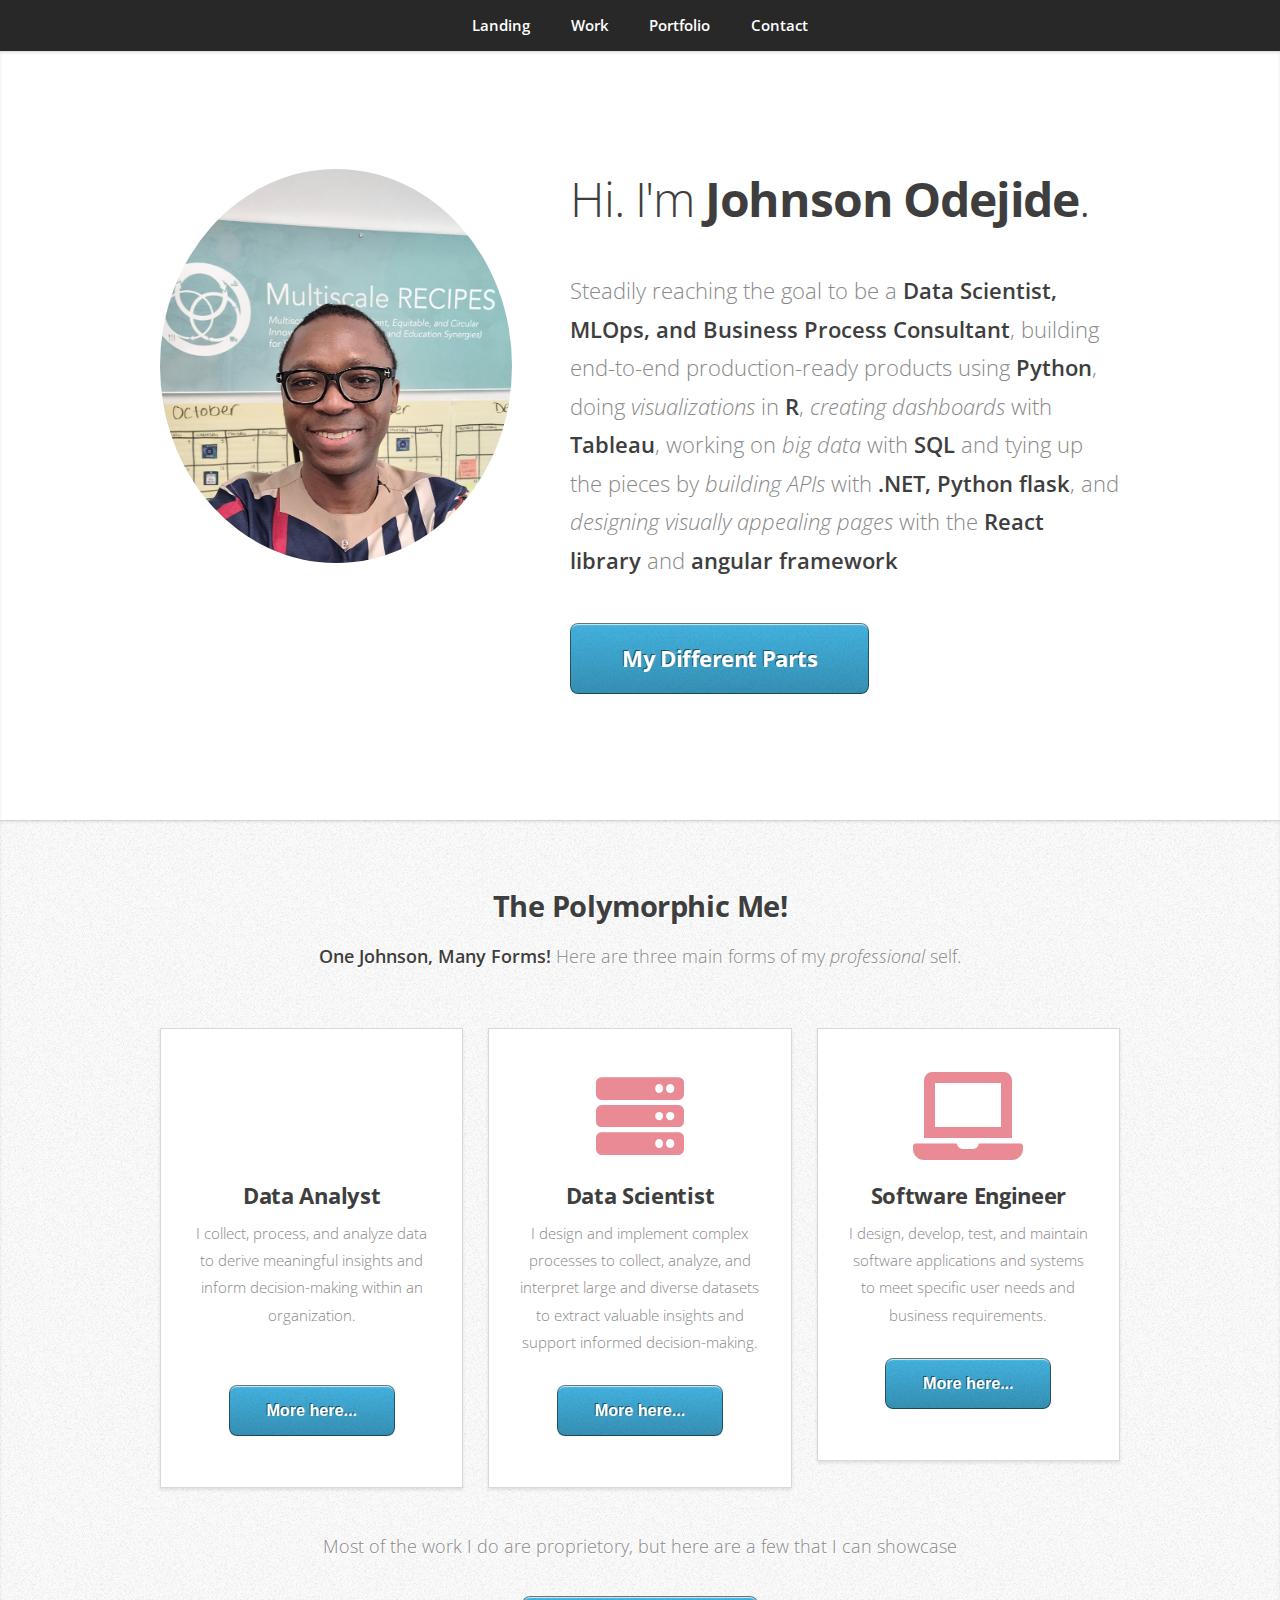
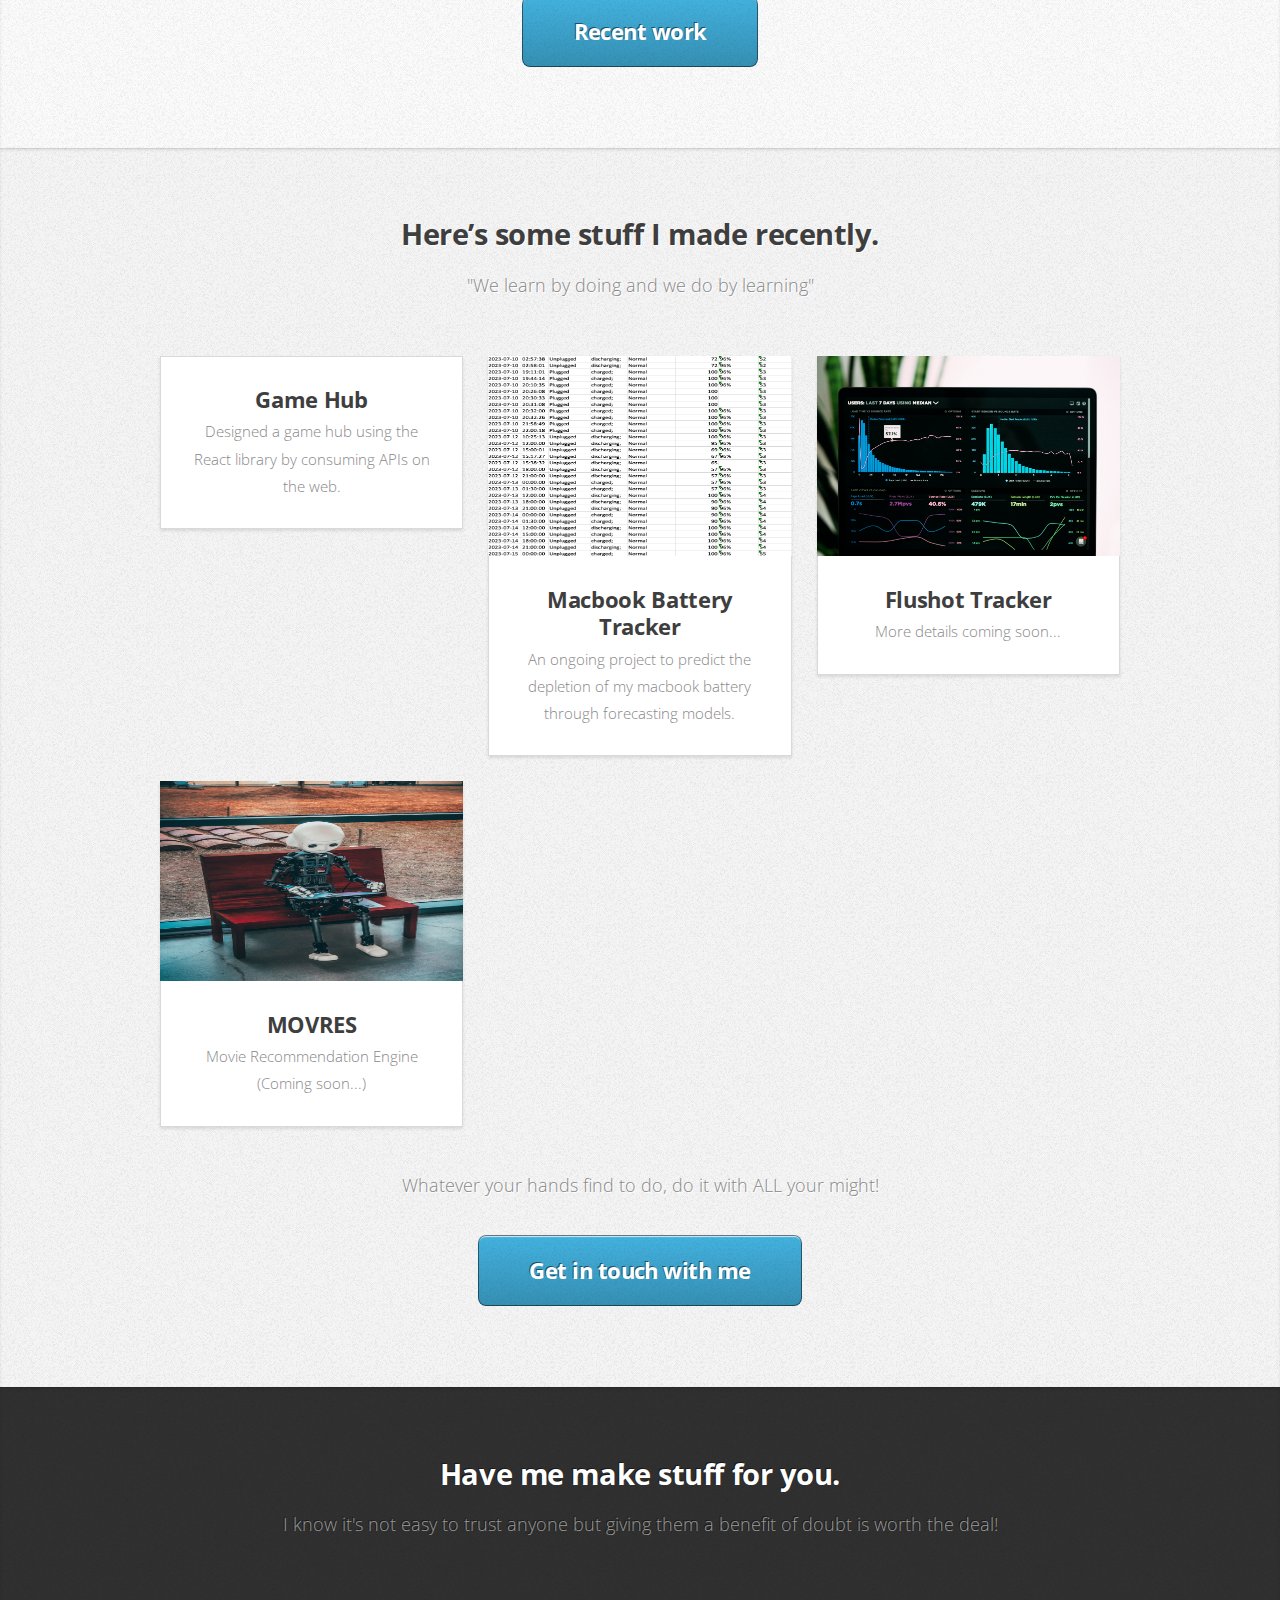
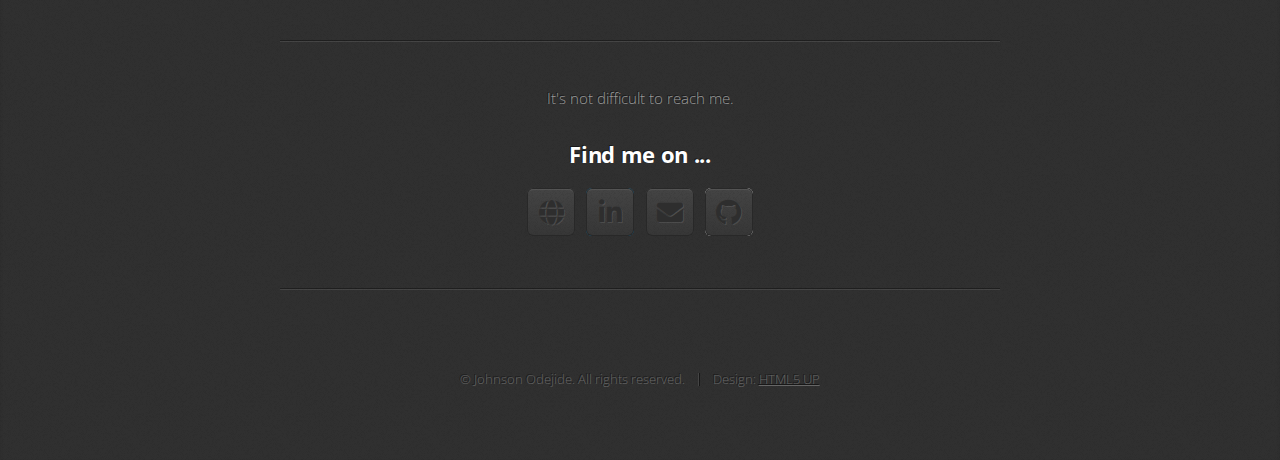
==== index.html @ aa643bc6 "Fix typo" ====
<!DOCTYPE HTML>
<!--
	Miniport by HTML5 UP
	html5up.net | @ajlkn
	Free for personal and commercial use under the CCA 3.0 license (html5up.net/license)
-->
<html>
	<head>
		<title>Johnson Odejide</title>
		<meta charset="utf-8" />
		<meta name="viewport" content="width=device-width, initial-scale=1, user-scalable=no" />
		<link rel="stylesheet" href="assets/css/main.css" />
		<link rel="stylesheet" href="assets/css/styles.css" />
	</head>
	<body class="is-preload">

		<!-- Nav -->
			<nav id="nav">
				<ul class="container">
					<li><a href="#top">Landing</a></li>
					<li><a href="#work">Work</a></li>
					<li><a href="#portfolio">Portfolio</a></li>
					<li><a href="#contact">Contact</a></li>
				</ul>
			</nav>

		<!-- Home -->
			<article id="top" class="wrapper style1">
				<div class="container">
					<div class="row">
						<div class="col-4 col-5-large col-12-medium">
							<span class="image fit"><img src="images/johnson-photo.jpeg" alt="" /></span>
						</div>
						<div class="col-8 col-7-large col-12-medium">
							<header>
								<h1>Hi. I'm <strong>Johnson Odejide</strong>.</h1>
							</header>
							<p>Steadily reaching the goal to be a <strong>Data Scientist, MLOps, and Business Process Consultant</strong>, building end-to-end production-ready products using <strong>Python</strong>, doing <em>visualizations</em> in <strong>R</strong>, <em>creating dashboards</em> with <strong>Tableau</strong>, working on <em>big data</em> with <strong>SQL</strong> and tying up the pieces by <em>building APIs</em> with <strong>.NET, Python flask</strong>, and <em>designing visually appealing pages</em> with the <strong>React library</strong> and <strong>angular framework</strong></p>
							<a href="#work" class="button large scrolly">My Different Parts</a>
						</div>
					</div>
				</div>
			</article>

		<!-- Work -->
			<article id="work" class="wrapper style2">
				<div class="container">
					<header>
						<h2>The Polymorphic Me!</h2>
						<p><strong>One Johnson, Many Forms!</strong> Here are three main forms of my <em>professional</em> self.</p>
					</header>
					<div class="row aln-center">
						<div class="col-4 col-6-medium col-12-small">
							<section class="box style1">
								<!-- <span class="icon featured fa-comments"></span> -->
								<span class="icon featured fa-regular fa-database fa-fade"></span>
								<!-- <i class="fa-regular fa-database fa-spin"></i> -->
								<h3>Data Analyst</h3>
								<p>I collect, process, and analyze data to derive meaningful insights and inform decision-making within an organization.</p><br>
								<a href="data-analyst-resume/"><button class="btn btn-outline-info">More here...</button></a>
							</section>
						</div>
						<div class="col-4 col-6-medium col-12-small">
							<section class="box style1">
								<span class="icon solid featured fa-server"></span>
								<h3>Data Scientist</h3>
								<p>I design and implement complex processes to collect, analyze, and interpret large and diverse datasets to extract valuable insights and support informed decision-making.</p>
								<a href="resume/data-scientist/"><button class="btn btn-outline-info">More here...</button></a>
							</section>
						</div>
						<div class="col-4 col-6-medium col-12-small">
							<section class="box style1">
								<span class="icon solid featured fa-laptop"></span>
								<h3>Software Engineer</h3>
								<p>I design, develop, test, and maintain software applications and systems to meet specific user needs and business requirements.</p>
								<a href="resume/software-engineer/"><button class="btn btn-outline-info">More here...</button></a>
							</section>
						</div>
					</div>
					<footer>
						<p>Most of the work I do are proprietory, but here are a few that I can showcase</p>
						<a href="#portfolio" class="button large scrolly">Recent work</a>
					</footer>
				</div>
			</article>

		<!-- Portfolio -->
			<article id="portfolio" class="wrapper style3">
				<div class="container">
					<header>
						<h2>Here’s some stuff I made recently.</h2>
						<p>"We learn by doing and we do by learning"</p>
					</header>
					<div class="row">
						<div class="col-4 col-6-medium col-12-small">
							<article class="box style2">
								<a href="https://game-hub-roan-one.vercel.app/" class="image featured"><img src="images/game-hub.png" alt="" /></a>
								<h3><a href="">Game Hub</a></h3>
								<p>Designed a game hub using the React library by consuming APIs on the web.</p>
							</article>
						</div>
						<div class="col-4 col-6-medium col-12-small">
							<article class="box style2">
								<a href="https://github.com/johnsondatadev/macbook-battery-tracker" class="image featured"><img src="images/macbook-tracker.png" alt="" /></a>
								<h3><a href="">Macbook Battery Tracker</a></h3>
								<p>An ongoing project to predict the depletion of my macbook battery through forecasting models.</p>
							</article>
						</div>
						<div class="col-4 col-6-medium col-12-small">
							<article class="box style2">
								<a href="#" class="image featured"><img src="images/flushot.jpg" alt="" /></a>
								<h3><a href="#">Flushot Tracker</a></h3>
								<p>More details coming soon...</p>
							</article>
						</div>
						<div class="col-4 col-6-medium col-12-small">
							<article class="box style2">
								<a href="#" class="image featured"><img src="images/recommender.jpg" alt="" /></a>
								<h3><a href="#">MOVRES</a></h3>
								<p>Movie Recommendation Engine (Coming soon...)</p>
							</article>
						</div>
					</div>
					<footer>
						<p>Whatever your hands find to do, do it with ALL your might!</p>
						<a href="#contact" class="button large scrolly">Get in touch with me</a>
					</footer>
				</div>
			</article>

		<!-- Contact -->
			<article id="contact" class="wrapper style4">
				<div class="container medium">
					<header>
						<h2>Have me make stuff for you.</h2>
						<p>I know it's not easy to trust anyone but giving them a benefit of doubt is worth the deal!</p>
					</header>
					<div class="row">
						<!-- <div class="col-12">
							<form method="post" action="#">
								<div class="row">
									<div class="col-6 col-12-small">
										<input type="text" name="name" id="name" placeholder="Name" />
									</div>
									<div class="col-6 col-12-small">
										<input type="text" name="email" id="email" placeholder="Email" />
									</div>
									<div class="col-12">
										<input type="text" name="subject" id="subject" placeholder="Subject" />
									</div>
									<div class="col-12">
										<textarea name="message" id="message" placeholder="Message"></textarea>
									</div>
									<div class="col-12">
										<ul class="actions">
											<li><input type="submit" value="Send Message" /></li>
											<li><input type="reset" value="Clear Form" class="alt" /></li>
										</ul>
									</div>
								</div>
							</form>
						</div> -->
						<div class="col-12">
							<hr />
							<p>It's not difficult to reach me.</p>
							<h3>Find me on ...</h3>
							<ul class="social">
								<!-- <li><a id="whatsapp" href="https://wa.me/=15715699598" class="icon brands fa-whatsapp"><span class="label">WhatsApp</span></a></li>
								<li><a href="#" class="icon brands fa-facebook-f"><span class="label">Facebook</span></a></li> -->
								<li id="www"><a target="_blank" href="https://johnsondatadev.github.io" class="icon solid fa-globe"><span class="label">Website</span></a></li>
								<li><a target="_blank" href="https://linkedin.com/in/johnson-odejide/" class="icon brands fa-linkedin-in"><span class="label">LinkedIn</span></a></li>
								<!-- <li><a href="#" class="icon brands fa-tumblr"><span class="label">Tumblr</span></a></li> -->
								<li class="gmail"><a href="mailto:joluwayimika@gmail.com" class="icon solid fa-envelope"><span class="label">Gmail</span></a></li>
								<li><a target="_blank" href="https://github.com/johnsondatadev" class="icon brands fa-github"><span class="label">Github</span></a></li>
								<!--
								<li><a href="#" class="icon solid fa-rss"><span>RSS</span></a></li>
								<li><a href="#" class="icon brands fa-instagram"><span>Instagram</span></a></li>
								<li><a href="#" class="icon brands fa-foursquare"><span>Foursquare</span></a></li>
								<li><a href="#" class="icon brands fa-skype"><span>Skype</span></a></li>
								<li><a href="#" class="icon brands fa-soundcloud"><span>Soundcloud</span></a></li>
								<li><a href="#" class="icon brands fa-youtube"><span>YouTube</span></a></li>
								<li><a href="#" class="icon brands fa-blogger"><span>Blogger</span></a></li>
								<li><a href="#" class="icon brands fa-flickr"><span>Flickr</span></a></li>
								<li><a href="#" class="icon brands fa-vimeo"><span>Vimeo</span></a></li>
								-->
							</ul>
							<hr />
						</div>
					</div>
					<footer>
						<ul id="copyright">
							<li>&copy; Johnson Odejide. All rights reserved.</li><li>Design: <a href="http://html5up.net">HTML5 UP</a></li>
						</ul>
					</footer>
				</div>
			</article>

		<!-- Scripts -->
			<script src="assets/js/jquery.min.js"></script>
			<script src="assets/js/jquery.scrolly.min.js"></script>
			<script src="assets/js/browser.min.js"></script>
			<script src="assets/js/breakpoints.min.js"></script>
			<script src="assets/js/util.js"></script>
			<script src="assets/js/main.js"></script>

	</body>
</html>
---- assets/css/main.css ----
@import url("https://fonts.googleapis.com/css?family=Open+Sans:300,300italic,600,600italic,700");
@import url("fontawesome-all.min.css");

/*
	Miniport by HTML5 UP
	html5up.net | @ajlkn
	Free for personal and commercial use under the CCA 3.0 license (html5up.net/license)
*/

html, body, div, span, applet, object,
iframe, h1, h2, h3, h4, h5, h6, p, blockquote,
pre, a, abbr, acronym, address, big, cite,
code, del, dfn, em, img, ins, kbd, q, s, samp,
small, strike, strong, sub, sup, tt, var, b,
u, i, center, dl, dt, dd, ol, ul, li, fieldset,
form, label, legend, table, caption, tbody,
tfoot, thead, tr, th, td, article, aside,
canvas, details, embed, figure, figcaption,
footer, header, hgroup, menu, nav, output, ruby,
section, summary, time, mark, audio, video {
	margin: 0;
	padding: 0;
	border: 0;
	font-size: 100%;
	font: inherit;
	vertical-align: baseline;}

article, aside, details, figcaption, figure,
footer, header, hgroup, menu, nav, section {
	display: block;}

body {
	line-height: 1;
}

ol, ul {
	list-style: none;
}

blockquote, q {
	quotes: none;
}

	blockquote:before, blockquote:after, q:before, q:after {
		content: '';
		content: none;
	}

table {
	border-collapse: collapse;
	border-spacing: 0;
}

body {
	-webkit-text-size-adjust: none;
}

mark {
	background-color: transparent;
	color: inherit;
}

input::-moz-focus-inner {
	border: 0;
	padding: 0;
}

input, select, textarea {
	-moz-appearance: none;
	-webkit-appearance: none;
	-ms-appearance: none;
	appearance: none;
}

/* Basic */

	html {
		box-sizing: border-box;
	}

	*, *:before, *:after {
		box-sizing: inherit;
	}

	body {
		padding-top: 3.5em;
	}

		body.is-preload *, body.is-preload *:before, body.is-preload *:after {
			-moz-animation: none !important;
			-webkit-animation: none !important;
			-ms-animation: none !important;
			animation: none !important;
			-moz-transition: none !important;
			-webkit-transition: none !important;
			-ms-transition: none !important;
			transition: none !important;
		}

	body, input, textarea, select {
		font-family: 'Open Sans', sans-serif;
		line-height: 1.85em;
		color: #888;
		font-weight: 300;
		font-size: 13pt;
	}

	a {
		-moz-transition: color .2s ease-in-out;
		-webkit-transition: color .2s ease-in-out;
		-ms-transition: color .2s ease-in-out;
		transition: color .2s ease-in-out;
		color: #43B3E0;
		text-decoration: underline;
	}

		a:hover {
			color: #43bff0 !important;
		}

		a img {
			border: 0;
		}

	b, strong {
		font-weight: 600;
		color: #3e3e3e;
	}

	i, em {
		font-style: italic;
	}

	sub {
		position: relative;
		top: 0.5em;
		font-size: 0.8em;
	}

	sup {
		position: relative;
		top: -0.5em;
		font-size: 0.8em;
	}

	blockquote {
		border-left: solid 0.75em #eee;
		padding: 1em 0 1em 1.5em;
		font-style: italic;
	}

	h1, h2, h3, h4, h5, h6 {
		color: #3e3e3e;
		margin: 0 0 0.75em 0;
	}

	h1 a, h2 a, h3 a, h4 a, h5 a, h6 a {
		text-decoration: none;
		color: inherit;
	}

	h2, h3, h4, h5, h6 {
		font-weight: 700;
	}

	h1 {
		font-size: 3.25em;
		letter-spacing: -0.025em;
		font-weight: 300;
	}

		h1 strong {
			font-weight: 700;
		}

	h2 {
		font-size: 2em;
		letter-spacing: -0.015em;
	}

	h3 {
		font-size: 1.5em;
		letter-spacing: -0.015em;
	}

	em, i {
		font-style: italic;
	}

	br.clear {
		clear: both;
	}

	hr {
		border: 0;
		border-top: solid 1px #444;
		border-top-color: rgba(0, 0, 0, 0.35);
		box-shadow: 0px 1px 0px 0px rgba(255, 255, 255, 0.1);
		height: 1px;
		margin: 3em 0;
	}

	p, ul, ol, dl, table {
		margin-bottom: 2em;
	}

	header {
		margin: 0 0 3em 0;
	}

		header > p {
			font-size: 1.25em;
			margin: 0;
		}

	footer {
		margin: 3em 0 0 0;
	}

		footer > p {
			font-size: 1.25em;
		}

/* Container */

	.container {
		margin: 0 auto;
		max-width: calc(100% - 50px);
		width: 1200px;
	}

		.container.medium {
			width: 900px;
		}

		@media screen and (max-width: 1680px) {

			.container {
				width: 1200px;
			}

				.container.medium {
					width: 900px;
				}

		}

		@media screen and (max-width: 1280px) {

			.container {
				width: 960px;
			}

				.container.medium {
					width: 720px;
				}

		}

		@media screen and (max-width: 980px) {

			.container {
				width: 100%;
			}

				.container.medium {
					width: 75%;
				}

		}

		@media screen and (max-width: 736px) {

			.container {
				width: 100%;
				max-width: calc(100% - 30px);
			}

				.container.medium {
					width: 100%;
				}

		}

/* Row */

	.row {
		display: flex;
		flex-wrap: wrap;
		box-sizing: border-box;
		align-items: stretch;
	}

		.row > * {
			box-sizing: border-box;
		}

		.row.gtr-uniform > * > :last-child {
			margin-bottom: 0;
		}

		.row.aln-left {
			justify-content: flex-start;
		}

		.row.aln-center {
			justify-content: center;
		}

		.row.aln-right {
			justify-content: flex-end;
		}

		.row.aln-top {
			align-items: flex-start;
		}

		.row.aln-middle {
			align-items: center;
		}

		.row.aln-bottom {
			align-items: flex-end;
		}

		.row > .imp {
			order: -1;
		}

		.row > .col-1 {
			width: 8.33333%;
		}

		.row > .off-1 {
			margin-left: 8.33333%;
		}

		.row > .col-2 {
			width: 16.66667%;
		}

		.row > .off-2 {
			margin-left: 16.66667%;
		}

		.row > .col-3 {
			width: 25%;
		}

		.row > .off-3 {
			margin-left: 25%;
		}

		.row > .col-4 {
			width: 33.33333%;
		}

		.row > .off-4 {
			margin-left: 33.33333%;
		}

		.row > .col-5 {
			width: 41.66667%;
		}

		.row > .off-5 {
			margin-left: 41.66667%;
		}

		.row > .col-6 {
			width: 50%;
		}

		.row > .off-6 {
			margin-left: 50%;
		}

		.row > .col-7 {
			width: 58.33333%;
		}

		.row > .off-7 {
			margin-left: 58.33333%;
		}

		.row > .col-8 {
			width: 66.66667%;
		}

		.row > .off-8 {
			margin-left: 66.66667%;
		}

		.row > .col-9 {
			width: 75%;
		}

		.row > .off-9 {
			margin-left: 75%;
		}

		.row > .col-10 {
			width: 83.33333%;
		}

		.row > .off-10 {
			margin-left: 83.33333%;
		}

		.row > .col-11 {
			width: 91.66667%;
		}

		.row > .off-11 {
			margin-left: 91.66667%;
		}

		.row > .col-12 {
			width: 100%;
		}

		.row > .off-12 {
			margin-left: 100%;
		}

		.row.gtr-0 {
			margin-top: 0px;
			margin-left: 0px;
		}

			.row.gtr-0 > * {
				padding: 0px 0 0 0px;
			}

			.row.gtr-0.gtr-uniform {
				margin-top: 0px;
			}

				.row.gtr-0.gtr-uniform > * {
					padding-top: 0px;
				}

		.row.gtr-25 {
			margin-top: -6.25px;
			margin-left: -6.25px;
		}

			.row.gtr-25 > * {
				padding: 6.25px 0 0 6.25px;
			}

			.row.gtr-25.gtr-uniform {
				margin-top: -6.25px;
			}

				.row.gtr-25.gtr-uniform > * {
					padding-top: 6.25px;
				}

		.row.gtr-50 {
			margin-top: -12.5px;
			margin-left: -12.5px;
		}

			.row.gtr-50 > * {
				padding: 12.5px 0 0 12.5px;
			}

			.row.gtr-50.gtr-uniform {
				margin-top: -12.5px;
			}

				.row.gtr-50.gtr-uniform > * {
					padding-top: 12.5px;
				}

		.row {
			margin-top: -25px;
			margin-left: -25px;
		}

			.row > * {
				padding: 25px 0 0 25px;
			}

			.row.gtr-uniform {
				margin-top: -25px;
			}

				.row.gtr-uniform > * {
					padding-top: 25px;
				}

		.row.gtr-150 {
			margin-top: -37.5px;
			margin-left: -37.5px;
		}

			.row.gtr-150 > * {
				padding: 37.5px 0 0 37.5px;
			}

			.row.gtr-150.gtr-uniform {
				margin-top: -37.5px;
			}

				.row.gtr-150.gtr-uniform > * {
					padding-top: 37.5px;
				}

		.row.gtr-200 {
			margin-top: -50px;
			margin-left: -50px;
		}

			.row.gtr-200 > * {
				padding: 50px 0 0 50px;
			}

			.row.gtr-200.gtr-uniform {
				margin-top: -50px;
			}

				.row.gtr-200.gtr-uniform > * {
					padding-top: 50px;
				}

		@media screen and (max-width: 1680px) {

			.row {
				display: flex;
				flex-wrap: wrap;
				box-sizing: border-box;
				align-items: stretch;
			}

				.row > * {
					box-sizing: border-box;
				}

				.row.gtr-uniform > * > :last-child {
					margin-bottom: 0;
				}

				.row.aln-left {
					justify-content: flex-start;
				}

				.row.aln-center {
					justify-content: center;
				}

				.row.aln-right {
					justify-content: flex-end;
				}

				.row.aln-top {
					align-items: flex-start;
				}

				.row.aln-middle {
					align-items: center;
				}

				.row.aln-bottom {
					align-items: flex-end;
				}

				.row > .imp-xlarge {
					order: -1;
				}

				.row > .col-1-xlarge {
					width: 8.33333%;
				}

				.row > .off-1-xlarge {
					margin-left: 8.33333%;
				}

				.row > .col-2-xlarge {
					width: 16.66667%;
				}

				.row > .off-2-xlarge {
					margin-left: 16.66667%;
				}

				.row > .col-3-xlarge {
					width: 25%;
				}

				.row > .off-3-xlarge {
					margin-left: 25%;
				}

				.row > .col-4-xlarge {
					width: 33.33333%;
				}

				.row > .off-4-xlarge {
					margin-left: 33.33333%;
				}

				.row > .col-5-xlarge {
					width: 41.66667%;
				}

				.row > .off-5-xlarge {
					margin-left: 41.66667%;
				}

				.row > .col-6-xlarge {
					width: 50%;
				}

				.row > .off-6-xlarge {
					margin-left: 50%;
				}

				.row > .col-7-xlarge {
					width: 58.33333%;
				}

				.row > .off-7-xlarge {
					margin-left: 58.33333%;
				}

				.row > .col-8-xlarge {
					width: 66.66667%;
				}

				.row > .off-8-xlarge {
					margin-left: 66.66667%;
				}

				.row > .col-9-xlarge {
					width: 75%;
				}

				.row > .off-9-xlarge {
					margin-left: 75%;
				}

				.row > .col-10-xlarge {
					width: 83.33333%;
				}

				.row > .off-10-xlarge {
					margin-left: 83.33333%;
				}

				.row > .col-11-xlarge {
					width: 91.66667%;
				}

				.row > .off-11-xlarge {
					margin-left: 91.66667%;
				}

				.row > .col-12-xlarge {
					width: 100%;
				}

				.row > .off-12-xlarge {
					margin-left: 100%;
				}

				.row.gtr-0 {
					margin-top: 0px;
					margin-left: 0px;
				}

					.row.gtr-0 > * {
						padding: 0px 0 0 0px;
					}

					.row.gtr-0.gtr-uniform {
						margin-top: 0px;
					}

						.row.gtr-0.gtr-uniform > * {
							padding-top: 0px;
						}

				.row.gtr-25 {
					margin-top: -6.25px;
					margin-left: -6.25px;
				}

					.row.gtr-25 > * {
						padding: 6.25px 0 0 6.25px;
					}

					.row.gtr-25.gtr-uniform {
						margin-top: -6.25px;
					}

						.row.gtr-25.gtr-uniform > * {
							padding-top: 6.25px;
						}

				.row.gtr-50 {
					margin-top: -12.5px;
					margin-left: -12.5px;
				}

					.row.gtr-50 > * {
						padding: 12.5px 0 0 12.5px;
					}

					.row.gtr-50.gtr-uniform {
						margin-top: -12.5px;
					}

						.row.gtr-50.gtr-uniform > * {
							padding-top: 12.5px;
						}

				.row {
					margin-top: -25px;
					margin-left: -25px;
				}

					.row > * {
						padding: 25px 0 0 25px;
					}

					.row.gtr-uniform {
						margin-top: -25px;
					}

						.row.gtr-uniform > * {
							padding-top: 25px;
						}

				.row.gtr-150 {
					margin-top: -37.5px;
					margin-left: -37.5px;
				}

					.row.gtr-150 > * {
						padding: 37.5px 0 0 37.5px;
					}

					.row.gtr-150.gtr-uniform {
						margin-top: -37.5px;
					}

						.row.gtr-150.gtr-uniform > * {
							padding-top: 37.5px;
						}

				.row.gtr-200 {
					margin-top: -50px;
					margin-left: -50px;
				}

					.row.gtr-200 > * {
						padding: 50px 0 0 50px;
					}

					.row.gtr-200.gtr-uniform {
						margin-top: -50px;
					}

						.row.gtr-200.gtr-uniform > * {
							padding-top: 50px;
						}

		}

		@media screen and (max-width: 1280px) {

			.row {
				display: flex;
				flex-wrap: wrap;
				box-sizing: border-box;
				align-items: stretch;
			}

				.row > * {
					box-sizing: border-box;
				}

				.row.gtr-uniform > * > :last-child {
					margin-bottom: 0;
				}

				.row.aln-left {
					justify-content: flex-start;
				}

				.row.aln-center {
					justify-content: center;
				}

				.row.aln-right {
					justify-content: flex-end;
				}

				.row.aln-top {
					align-items: flex-start;
				}

				.row.aln-middle {
					align-items: center;
				}

				.row.aln-bottom {
					align-items: flex-end;
				}

				.row > .imp-large {
					order: -1;
				}

				.row > .col-1-large {
					width: 8.33333%;
				}

				.row > .off-1-large {
					margin-left: 8.33333%;
				}

				.row > .col-2-large {
					width: 16.66667%;
				}

				.row > .off-2-large {
					margin-left: 16.66667%;
				}

				.row > .col-3-large {
					width: 25%;
				}

				.row > .off-3-large {
					margin-left: 25%;
				}

				.row > .col-4-large {
					width: 33.33333%;
				}

				.row > .off-4-large {
					margin-left: 33.33333%;
				}

				.row > .col-5-large {
					width: 41.66667%;
				}

				.row > .off-5-large {
					margin-left: 41.66667%;
				}

				.row > .col-6-large {
					width: 50%;
				}

				.row > .off-6-large {
					margin-left: 50%;
				}

				.row > .col-7-large {
					width: 58.33333%;
				}

				.row > .off-7-large {
					margin-left: 58.33333%;
				}

				.row > .col-8-large {
					width: 66.66667%;
				}

				.row > .off-8-large {
					margin-left: 66.66667%;
				}

				.row > .col-9-large {
					width: 75%;
				}

				.row > .off-9-large {
					margin-left: 75%;
				}

				.row > .col-10-large {
					width: 83.33333%;
				}

				.row > .off-10-large {
					margin-left: 83.33333%;
				}

				.row > .col-11-large {
					width: 91.66667%;
				}

				.row > .off-11-large {
					margin-left: 91.66667%;
				}

				.row > .col-12-large {
					width: 100%;
				}

				.row > .off-12-large {
					margin-left: 100%;
				}

				.row.gtr-0 {
					margin-top: 0px;
					margin-left: 0px;
				}

					.row.gtr-0 > * {
						padding: 0px 0 0 0px;
					}

					.row.gtr-0.gtr-uniform {
						margin-top: 0px;
					}

						.row.gtr-0.gtr-uniform > * {
							padding-top: 0px;
						}

				.row.gtr-25 {
					margin-top: -6.25px;
					margin-left: -6.25px;
				}

					.row.gtr-25 > * {
						padding: 6.25px 0 0 6.25px;
					}

					.row.gtr-25.gtr-uniform {
						margin-top: -6.25px;
					}

						.row.gtr-25.gtr-uniform > * {
							padding-top: 6.25px;
						}

				.row.gtr-50 {
					margin-top: -12.5px;
					margin-left: -12.5px;
				}

					.row.gtr-50 > * {
						padding: 12.5px 0 0 12.5px;
					}

					.row.gtr-50.gtr-uniform {
						margin-top: -12.5px;
					}

						.row.gtr-50.gtr-uniform > * {
							padding-top: 12.5px;
						}

				.row {
					margin-top: -25px;
					margin-left: -25px;
				}

					.row > * {
						padding: 25px 0 0 25px;
					}

					.row.gtr-uniform {
						margin-top: -25px;
					}

						.row.gtr-uniform > * {
							padding-top: 25px;
						}

				.row.gtr-150 {
					margin-top: -37.5px;
					margin-left: -37.5px;
				}

					.row.gtr-150 > * {
						padding: 37.5px 0 0 37.5px;
					}

					.row.gtr-150.gtr-uniform {
						margin-top: -37.5px;
					}

						.row.gtr-150.gtr-uniform > * {
							padding-top: 37.5px;
						}

				.row.gtr-200 {
					margin-top: -50px;
					margin-left: -50px;
				}

					.row.gtr-200 > * {
						padding: 50px 0 0 50px;
					}

					.row.gtr-200.gtr-uniform {
						margin-top: -50px;
					}

						.row.gtr-200.gtr-uniform > * {
							padding-top: 50px;
						}

		}

		@media screen and (max-width: 980px) {

			.row {
				display: flex;
				flex-wrap: wrap;
				box-sizing: border-box;
				align-items: stretch;
			}

				.row > * {
					box-sizing: border-box;
				}

				.row.gtr-uniform > * > :last-child {
					margin-bottom: 0;
				}

				.row.aln-left {
					justify-content: flex-start;
				}

				.row.aln-center {
					justify-content: center;
				}

				.row.aln-right {
					justify-content: flex-end;
				}

				.row.aln-top {
					align-items: flex-start;
				}

				.row.aln-middle {
					align-items: center;
				}

				.row.aln-bottom {
					align-items: flex-end;
				}

				.row > .imp-medium {
					order: -1;
				}

				.row > .col-1-medium {
					width: 8.33333%;
				}

				.row > .off-1-medium {
					margin-left: 8.33333%;
				}

				.row > .col-2-medium {
					width: 16.66667%;
				}

				.row > .off-2-medium {
					margin-left: 16.66667%;
				}

				.row > .col-3-medium {
					width: 25%;
				}

				.row > .off-3-medium {
					margin-left: 25%;
				}

				.row > .col-4-medium {
					width: 33.33333%;
				}

				.row > .off-4-medium {
					margin-left: 33.33333%;
				}

				.row > .col-5-medium {
					width: 41.66667%;
				}

				.row > .off-5-medium {
					margin-left: 41.66667%;
				}

				.row > .col-6-medium {
					width: 50%;
				}

				.row > .off-6-medium {
					margin-left: 50%;
				}

				.row > .col-7-medium {
					width: 58.33333%;
				}

				.row > .off-7-medium {
					margin-left: 58.33333%;
				}

				.row > .col-8-medium {
					width: 66.66667%;
				}

				.row > .off-8-medium {
					margin-left: 66.66667%;
				}

				.row > .col-9-medium {
					width: 75%;
				}

				.row > .off-9-medium {
					margin-left: 75%;
				}

				.row > .col-10-medium {
					width: 83.33333%;
				}

				.row > .off-10-medium {
					margin-left: 83.33333%;
				}

				.row > .col-11-medium {
					width: 91.66667%;
				}

				.row > .off-11-medium {
					margin-left: 91.66667%;
				}

				.row > .col-12-medium {
					width: 100%;
				}

				.row > .off-12-medium {
					margin-left: 100%;
				}

				.row.gtr-0 {
					margin-top: 0px;
					margin-left: 0px;
				}

					.row.gtr-0 > * {
						padding: 0px 0 0 0px;
					}

					.row.gtr-0.gtr-uniform {
						margin-top: 0px;
					}

						.row.gtr-0.gtr-uniform > * {
							padding-top: 0px;
						}

				.row.gtr-25 {
					margin-top: -6.25px;
					margin-left: -6.25px;
				}

					.row.gtr-25 > * {
						padding: 6.25px 0 0 6.25px;
					}

					.row.gtr-25.gtr-uniform {
						margin-top: -6.25px;
					}

						.row.gtr-25.gtr-uniform > * {
							padding-top: 6.25px;
						}

				.row.gtr-50 {
					margin-top: -12.5px;
					margin-left: -12.5px;
				}

					.row.gtr-50 > * {
						padding: 12.5px 0 0 12.5px;
					}

					.row.gtr-50.gtr-uniform {
						margin-top: -12.5px;
					}

						.row.gtr-50.gtr-uniform > * {
							padding-top: 12.5px;
						}

				.row {
					margin-top: -25px;
					margin-left: -25px;
				}

					.row > * {
						padding: 25px 0 0 25px;
					}

					.row.gtr-uniform {
						margin-top: -25px;
					}

						.row.gtr-uniform > * {
							padding-top: 25px;
						}

				.row.gtr-150 {
					margin-top: -37.5px;
					margin-left: -37.5px;
				}

					.row.gtr-150 > * {
						padding: 37.5px 0 0 37.5px;
					}

					.row.gtr-150.gtr-uniform {
						margin-top: -37.5px;
					}

						.row.gtr-150.gtr-uniform > * {
							padding-top: 37.5px;
						}

				.row.gtr-200 {
					margin-top: -50px;
					margin-left: -50px;
				}

					.row.gtr-200 > * {
						padding: 50px 0 0 50px;
					}

					.row.gtr-200.gtr-uniform {
						margin-top: -50px;
					}

						.row.gtr-200.gtr-uniform > * {
							padding-top: 50px;
						}

		}

		@media screen and (max-width: 736px) {

			.row {
				display: flex;
				flex-wrap: wrap;
				box-sizing: border-box;
				align-items: stretch;
			}

				.row > * {
					box-sizing: border-box;
				}

				.row.gtr-uniform > * > :last-child {
					margin-bottom: 0;
				}

				.row.aln-left {
					justify-content: flex-start;
				}

				.row.aln-center {
					justify-content: center;
				}

				.row.aln-right {
					justify-content: flex-end;
				}

				.row.aln-top {
					align-items: flex-start;
				}

				.row.aln-middle {
					align-items: center;
				}

				.row.aln-bottom {
					align-items: flex-end;
				}

				.row > .imp-small {
					order: -1;
				}

				.row > .col-1-small {
					width: 8.33333%;
				}

				.row > .off-1-small {
					margin-left: 8.33333%;
				}

				.row > .col-2-small {
					width: 16.66667%;
				}

				.row > .off-2-small {
					margin-left: 16.66667%;
				}

				.row > .col-3-small {
					width: 25%;
				}

				.row > .off-3-small {
					margin-left: 25%;
				}

				.row > .col-4-small {
					width: 33.33333%;
				}

				.row > .off-4-small {
					margin-left: 33.33333%;
				}

				.row > .col-5-small {
					width: 41.66667%;
				}

				.row > .off-5-small {
					margin-left: 41.66667%;
				}

				.row > .col-6-small {
					width: 50%;
				}

				.row > .off-6-small {
					margin-left: 50%;
				}

				.row > .col-7-small {
					width: 58.33333%;
				}

				.row > .off-7-small {
					margin-left: 58.33333%;
				}

				.row > .col-8-small {
					width: 66.66667%;
				}

				.row > .off-8-small {
					margin-left: 66.66667%;
				}

				.row > .col-9-small {
					width: 75%;
				}

				.row > .off-9-small {
					margin-left: 75%;
				}

				.row > .col-10-small {
					width: 83.33333%;
				}

				.row > .off-10-small {
					margin-left: 83.33333%;
				}

				.row > .col-11-small {
					width: 91.66667%;
				}

				.row > .off-11-small {
					margin-left: 91.66667%;
				}

				.row > .col-12-small {
					width: 100%;
				}

				.row > .off-12-small {
					margin-left: 100%;
				}

				.row.gtr-0 {
					margin-top: 0px;
					margin-left: 0px;
				}

					.row.gtr-0 > * {
						padding: 0px 0 0 0px;
					}

					.row.gtr-0.gtr-uniform {
						margin-top: 0px;
					}

						.row.gtr-0.gtr-uniform > * {
							padding-top: 0px;
						}

				.row.gtr-25 {
					margin-top: -3.75px;
					margin-left: -3.75px;
				}

					.row.gtr-25 > * {
						padding: 3.75px 0 0 3.75px;
					}

					.row.gtr-25.gtr-uniform {
						margin-top: -3.75px;
					}

						.row.gtr-25.gtr-uniform > * {
							padding-top: 3.75px;
						}

				.row.gtr-50 {
					margin-top: -7.5px;
					margin-left: -7.5px;
				}

					.row.gtr-50 > * {
						padding: 7.5px 0 0 7.5px;
					}

					.row.gtr-50.gtr-uniform {
						margin-top: -7.5px;
					}

						.row.gtr-50.gtr-uniform > * {
							padding-top: 7.5px;
						}

				.row {
					margin-top: -15px;
					margin-left: -15px;
				}

					.row > * {
						padding: 15px 0 0 15px;
					}

					.row.gtr-uniform {
						margin-top: -15px;
					}

						.row.gtr-uniform > * {
							padding-top: 15px;
						}

				.row.gtr-150 {
					margin-top: -22.5px;
					margin-left: -22.5px;
				}

					.row.gtr-150 > * {
						padding: 22.5px 0 0 22.5px;
					}

					.row.gtr-150.gtr-uniform {
						margin-top: -22.5px;
					}

						.row.gtr-150.gtr-uniform > * {
							padding-top: 22.5px;
						}

				.row.gtr-200 {
					margin-top: -30px;
					margin-left: -30px;
				}

					.row.gtr-200 > * {
						padding: 30px 0 0 30px;
					}

					.row.gtr-200.gtr-uniform {
						margin-top: -30px;
					}

						.row.gtr-200.gtr-uniform > * {
							padding-top: 30px;
						}

		}

/* Form */

	form label {
		color: #3e3e3e;
		font-weight: 700;
		display: block;
		margin: 0 0 0.5em 0;
	}

	form input[type=text],
	form input[type=email],
	form input[type=password],
	form select,
	form textarea {
		-moz-transition: background .2s ease-in-out, box-shadow .2s ease-in-out;
		-webkit-transition: background .2s ease-in-out, box-shadow .2s ease-in-out;
		-ms-transition: background .2s ease-in-out, box-shadow .2s ease-in-out;
		transition: background .2s ease-in-out, box-shadow .2s ease-in-out;
		-webkit-appearance: none;
		display: block;
		border: 0;
		padding: 0.75em;
		font-size: 1em;
		border-radius: 8px;
		border: solid 1px #ddd;
		background: #fff;
		color: #bbb;
		box-shadow: inset 0px 2px 3px 1px rgba(0, 0, 0, 0.05), 0px 1px 0px 0px rgba(255, 255, 255, 0.025);
		width: 100%;
	}

		form input[type=text]:focus,
		form input[type=email]:focus,
		form input[type=password]:focus,
		form select:focus,
		form textarea:focus {
			background: #fafafa;
			box-shadow: inset 0px 2px 5px 0px rgba(0, 0, 0, 0.05), 0px 1px 0px 0px rgba(255, 255, 255, 0.025), inset 0px 0px 2px 1px #43bff0;
		}

	form textarea {
		height: 15em;
	}

	form .actions:last-child {
		margin-bottom: 0;
	}

	form ::-webkit-input-placeholder {
		color: #555 !important;
	}

	form :-moz-placeholder {
		color: #555 !important;
	}

	form ::-moz-placeholder {
		color: #555 !important;
	}

	form :-ms-input-placeholder {
		color: #555 !important;
	}

	form ::-moz-focus-inner {
		border: 0;
	}

/* Tables */

	table {
		width: 100%;
	}

		table.default {
			width: 100%;
		}

			table.default tr {
				border-top: solid 1px #eee;
			}

				table.default tr:first-child {
					border-top: 0;
				}

			table.default td {
				padding: 0.5em 1em 0.5em 1em;
			}

			table.default th {
				text-align: left;
				padding: 0.5em 1em 0.5em 1em;
				font-weight: 600;
				margin: 0 0 1em 0;
			}

			table.default thead {
				background: #4f4f4f;
				color: #fff;
			}

/* Section/Article */

	section, article {
		margin-bottom: 3em;
	}

	section > :last-child,
	article > :last-child,
	section:last-child,
	article:last-child {
		margin-bottom: 0;
	}

/* Image */

	.image {
		display: inline-block;
		position: relative;
	}

		.image img {
			display: block;
			width: 100%;
		}

		.image.fit {
			display: block;
			width: 100%;
		}

		.image.featured {
			display: block;
			width: 100%;
			margin: 0 0 2em 0;
		}

		.image.left {
			float: left;
			margin: 0 2em 2em 0;
		}

		.image.centered {
			display: block;
			margin: 0 0 2em 0;
		}

			.image.centered img {
				margin: 0 auto;
				width: auto;
			}

/* Button */

	input[type="button"],
	input[type="submit"],
	input[type="reset"],
	button,
	.button {
		background-image: url("images/bg.png"), -moz-linear-gradient(top, rgba(0, 0, 0, 0), rgba(0, 0, 0, 0.2));
		background-image: url("images/bg.png"), -webkit-linear-gradient(top, rgba(0, 0, 0, 0), rgba(0, 0, 0, 0.2));
		background-image: url("images/bg.png"), -ms-linear-gradient(top, rgba(0, 0, 0, 0), rgba(0, 0, 0, 0.2));
		background-image: url("images/bg.png"), linear-gradient(top, rgba(0, 0, 0, 0), rgba(0, 0, 0, 0.2));
		-moz-transition: background-color .2s ease-in-out;
		-webkit-transition: background-color .2s ease-in-out;
		-ms-transition: background-color .2s ease-in-out;
		transition: background-color .2s ease-in-out;
		-webkit-appearance: none;
		position: relative;
		display: inline-block;
		color: #fff !important;
		text-decoration: none;
		font-weight: 700;
		border: 0;
		outline: 0;
		cursor: pointer;
		border-radius: 8px;
		text-shadow: -1px -1px 0.5px rgba(0, 0, 0, 0.5);
		overflow: hidden;
		box-shadow: inset 0px 0px 0px 1px rgba(0, 0, 0, 0.5), inset 0px 2px 1px 0px rgba(255, 255, 255, 0.75);
		background-color: #43B3E0;
		padding: 1em 2.35em 1em 2.35em;
		font-size: 1.1em;
		max-width: 24em;
	}

		input[type="button"]:hover,
		input[type="submit"]:hover,
		input[type="reset"]:hover,
		button:hover,
		.button:hover {
			background-color: #43bff0;
			color: #fff !important;
		}

		input[type="button"]:active,
		input[type="submit"]:active,
		input[type="reset"]:active,
		button:active,
		.button:active {
			background-color: #3BA8D3;
			top: 1px;
		}

		input[type="button"].large,
		input[type="submit"].large,
		input[type="reset"].large,
		button.large,
		.button.large {
			font-size: 1.5em;
			letter-spacing: -0.025em;
		}

		input[type="button"].alt,
		input[type="submit"].alt,
		input[type="reset"].alt,
		button.alt,
		.button.alt {
			background-color: #444;
			box-shadow: inset 0px 0px 0px 1px #242424, inset 0px 2px 1px 0px rgba(255, 255, 255, 0.2);
		}

			input[type="button"].alt:hover,
			input[type="submit"].alt:hover,
			input[type="reset"].alt:hover,
			button.alt:hover,
			.button.alt:hover {
				background-color: #4f4f4f;
				color: #fff !important;
			}

			input[type="button"].alt:active,
			input[type="submit"].alt:active,
			input[type="reset"].alt:active,
			button.alt:active,
			.button.alt:active {
				background-color: #3f3f3f;
			}

/* List */

	ul {
		list-style: disc;
		padding-left: 1em;
	}

		ul li {
			padding-left: 0.5em;
		}

	ol {
		list-style: decimal;
		padding-left: 1.25em;
	}

		ol li {
			padding-left: 0.25em;
		}

/* Social */

	ul.social {
		cursor: default;
		margin: 0;
		list-style: none;
		padding-left: 0;
	}

		ul.social li {
			position: relative;
			display: inline-block;
			margin: 0.25em;
			top: 0;
			padding-left: 0;
		}

			ul.social li a {
				-moz-transition: top .2s ease-in-out;
				-webkit-transition: top .2s ease-in-out;
				-ms-transition: top .2s ease-in-out;
				transition: top .2s ease-in-out;
				display: block;
				width: 48px;
				height: 48px;
				border-radius: 6px;
				top: 0;
				position: relative;
			}

				ul.social li a:before {
					background-image: url("images/bg.png"), -moz-linear-gradient(top, rgba(0, 0, 0, 0), rgba(0, 0, 0, 0.2));
					background-image: url("images/bg.png"), -webkit-linear-gradient(top, rgba(0, 0, 0, 0), rgba(0, 0, 0, 0.2));
					background-image: url("images/bg.png"), -ms-linear-gradient(top, rgba(0, 0, 0, 0), rgba(0, 0, 0, 0.2));
					background-image: url("images/bg.png"), linear-gradient(top, rgba(0, 0, 0, 0), rgba(0, 0, 0, 0.2));
					-moz-transition: background-color .2s ease-in-out;
					-webkit-transition: background-color .2s ease-in-out;
					-ms-transition: background-color .2s ease-in-out;
					transition: background-color .2s ease-in-out;
					background-color: #444;
					border-radius: 6px;
					box-shadow: inset 0px 0px 0px 1px #282828, inset 0px 2px 1px 0px rgba(255, 255, 255, 0.1);
					color: #2E2E2E !important;
					display: block;
					font-size: 26px;
					height: 48px;
					line-height: 48px;
					text-align: center;
					outline: 0;
					overflow: hidden;
					text-shadow: 1px 1px 0px rgba(255, 255, 255, 0.1);
					width: 48px;
				}

				ul.social li a.fa-twitter {
					background-color: #2DAAE4;
				}

				ul.social li a.fa-facebook-f {
					background-color: #3C5A98;
				}

				ul.social li a.fa-dribbble {
					background-color: #C4376B;
				}

				ul.social li a.fa-linkedin-in {
					background-color: #006599;
				}

				ul.social li a.fa-tumblr {
					background-color: #51718A;
				}

				ul.social li a.fa-google-plus {
					background-color: #DA2713;
				}

				ul.social li a.fa-github {
					background-color: #FAFAFA;
				}

				ul.social li a.fa-rss {
					background-color: #F2600B;
				}

				ul.social li a.fa-instagram {
					background-color: #E0D7C8;
				}

				ul.social li a.fa-foursquare {
					background-color: #39A3D4;
				}

				ul.social li a.fa-skype {
					background-color: #10BEF1;
				}

				ul.social li a.fa-soundcloud {
					background-color: #FE5419;
				}

				ul.social li a.fa-youtube {
					background-color: #BF2E25;
				}

				ul.social li a.fa-blogger {
					background-color: #FF6501;
				}

				ul.social li a.fa-flickr {
					background-color: #0062DB;
				}

				ul.social li a.fa-vimeo {
					background-color: #4C8AB0;
				}

				ul.social li a:hover {
					top: -5px;
				}

					ul.social li a:hover:before {
						background-color: transparent;
					}

/* Actions */

	ul.actions {
		list-style: none;
		padding-left: 0;
	}

		ul.actions li {
			display: inline-block;
			margin: 0 0 0 1em;
			padding-left: 0;
		}

			ul.actions li:first-child {
				margin-left: 0;
			}

/* Box */

	.box {
		background: #fff;
		box-shadow: inset 0px 0px 0px 1px rgba(0, 0, 0, 0.15), 0px 2px 3px 0px rgba(0, 0, 0, 0.1);
		text-align: center;
		padding: 2em;
	}

		.box.style1 {
			padding: 3em 2em 3.5em 2em;
		}

			.box.style1 h3 {
				margin-bottom: 0.5em;
			}

		.box.style2 h3 {
			margin-bottom: 0.25em;
		}

		.box.style2 .image {
			position: relative;
			left: 2em;
			top: 2em;
			margin: -4em 0 4em -4em;
			width: auto;
		}

/* Icons */

	.icon {
		text-decoration: none;
		text-decoration: none;
	}

		.icon:before {
			-moz-osx-font-smoothing: grayscale;
			-webkit-font-smoothing: antialiased;
			display: inline-block;
			font-style: normal;
			font-variant: normal;
			text-rendering: auto;
			line-height: 1;
			text-transform: none !important;
			font-family: 'Font Awesome 5 Free';
			font-weight: 400;
		}

		.icon:before {
			font-size: 1.25em;
		}

		.icon > .label {
			display: none;
		}

		.icon.solid:before {
			font-weight: 900;
		}

		.icon.brands:before {
			font-family: 'Font Awesome 5 Brands';
		}

		.icon.featured {
			color: #EA8A95;
			display: block;
			margin: 0 0 1.5em 0;
			cursor: default;
		}

			.icon.featured:before {
				font-size: 6em;
			}

/* Wrappers */

	.wrapper {
		background-image: url("images/bg.png");
		box-shadow: inset 0px 1px 0px 0px rgba(0, 0, 0, 0.05), inset 0px 2px 3px 0px rgba(0, 0, 0, 0.1);
		padding: 8em 0 8em 0;
		text-align: center;
	}

		.wrapper.style1 {
			background-image: none;
			background-color: #fff;
		}

		.wrapper.style2 {
			background-color: #fafafa;
			text-shadow: 1px 1px 0px #fff;
		}

		.wrapper.style3 {
			background-color: #f4f4f4;
			text-shadow: 1px 1px 0px #fff;
		}

		.wrapper.style4 {
			background-color: #303030;
			color: #999;
			text-shadow: -1px -1px 0px #181818;
		}

			.wrapper.style4 h1, .wrapper.style4 h2, .wrapper.style4 h3, .wrapper.style4 h4, .wrapper.style4 h5, .wrapper.style4 h6 {
				color: #fff;
			}

			.wrapper.style4 form input[type=text],
			.wrapper.style4 form input[type=password],
			.wrapper.style4 form select,
			.wrapper.style4 form textarea {
				border: none;
				background: #282828;
			}

				.wrapper.style4 form input[type=text]:focus,
				.wrapper.style4 form input[type=password]:focus,
				.wrapper.style4 form select:focus,
				.wrapper.style4 form textarea:focus {
					background: #252525;
				}

/* Nav */

	#nav {
		background-color: #282828;
		text-align: center;
		position: fixed;
		left: 0;
		top: 0;
		width: 100%;
		z-index: 10000;
		cursor: default;
		height: 3.5em;
		line-height: 3.5em;
	}

		#nav ul {
			margin-bottom: 0;
			list-style: none;
			padding-left: 0;
		}

		#nav li {
			display: inline-block;
			padding-left: 0;
		}

		#nav a {
			-moz-transition: background-color .2s ease-in-out;
			-webkit-transition: background-color .2s ease-in-out;
			-ms-transition: background-color .2s ease-in-out;
			transition: background-color .2s ease-in-out;
			position: relative;
			display: block;
			color: #fff;
			text-decoration: none;
			outline: 0;
			font-weight: 600;
			border-radius: 8px;
			color: #fff;
			height: 2.5em;
			line-height: 2.5em;
			padding: 0 1.25em;
		}

			#nav a:hover {
				color: #fff !important;
				background: #383838;
			}

			#nav a.active {
				background: #484848;
			}

				#nav a.active:before {
					content: '';
					display: block;
					position: absolute;
					bottom: -0.6em;
					left: 50%;
					margin-left: -0.75em;
					border-left: solid 0.75em transparent;
					border-right: solid 0.75em transparent;
					border-top: solid 0.6em #282828;
				}

/* Articles */

	body > article {
		margin-bottom: 0;
	}

	#top {
		padding: 10em 0 10em 0;
		text-align: left;
	}

		#top .image {
			border-radius: 100%;
			width: 20em;
			height: 20em;
			margin: 0;
		}

			#top .image img {
				border-radius: 100%;
			}

		#top h1 {
			margin-top: 0.35em;
		}

		#top p {
			font-size: 1.5em;
			line-height: 1.75em;
		}

			#top p a {
				color: inherit;
			}

	#contact footer {
		font-size: 0.9em;
	}

/* Copyright */

	#copyright {
		color: #666;
		font-size: 1em;
		line-height: 1em;
		list-style: none;
		padding-left: 0;
		margin-bottom: 0;
	}

		#copyright li {
			display: inline-block;
			border-left: solid 1px rgba(0, 0, 0, 0.5);
			box-shadow: -1px 0px 0px 0px rgba(255, 255, 255, 0.1);
			padding: 0 0 0 1em;
			margin: 0 0 0 1em;
		}

			#copyright li:first-child {
				border: 0;
				box-shadow: none;
				padding-left: 0;
				margin-left: 0;
			}

		#copyright a {
			-moz-transition: color .2s ease-in-out;
			-webkit-transition: color .2s ease-in-out;
			-ms-transition: color .2s ease-in-out;
			transition: color .2s ease-in-out;
			color: inherit;
		}

			#copyright a:hover {
				color: #777;
			}

/* Large */

	@media screen and (max-width: 1280px) {

		/* Basic */

			body {
				font-size: 11pt;
			}

			input, textarea, select {
				font-size: 11pt;
			}

			header {
				margin: 0 0 4em 0;
			}

		/* Wrappers */

			.wrapper {
				padding: 5em 0 5em 0;
				text-align: center;
			}

				.wrapper.style4 .row-special {
					margin: 2em 0 0 0;
					padding: 2em 0 2em 0;
				}

		/* Articles */

			#top {
				padding: 8em 0;
			}

				#top .image {
					width: 24em;
					height: 24em;
					margin: 0;
				}

	}

/* Medium */

	@media screen and (max-width: 980px) {

		/* Articles */

			#top {
				text-align: center;
				padding: 5em 0;
			}

				#top .image {
					margin: 0 auto 2em auto;
				}

	}

/* Small */

	@media screen and (max-width: 736px) {

		/* Basic */

			body {
				padding-top: 44px;
			}

			body, input, textarea, select {
				line-height: 1.75em;
				font-size: 10pt;
				letter-spacing: 0;
			}

			h1, h2, h3, h4, h5, h6 {
				font-size: 1.25em;
				margin: 0 0 0.4em 0;
			}

			h1 {
				font-size: 2.25em;
				line-height: 1.25em;
			}

			header {
				margin: 0 0 2em 0;
			}

				header > p {
					font-size: 1.25em;
				}

			footer {
				margin: 2.5em 0 0 0;
			}

				footer > p {
					font-size: 1.25em;
				}

			hr {
				margin: 1.5em 0 2em 0;
			}

		/* Section/Article */

			section, article {
				clear: both;
			}

		/* Button */

			input[type="button"],
			input[type="submit"],
			input[type="reset"],
			button,
			.button {
				text-align: center;
				font-size: 1.2em;
				width: 100%;
				padding: 1em 0 1em 0;
			}

				input[type="button"].large,
				input[type="submit"].large,
				input[type="reset"].large,
				button.large,
				.button.large {
					font-size: 1.2em;
					letter-spacing: 0;
				}

		/* Social */

			ul.social {
				padding: 1em 0.5em 0 0.5em;
			}

				ul.social li {
					margin: 0.5em 0.5em 0.5em 0.5em;
				}

					ul.social li a {
						top: 0 !important;
					}

						ul.social li a:before {
							background-color: transparent !important;
						}

		/* Actions */

			ul.actions {
				margin: 0;
			}

				ul.actions li {
					display: block;
					margin: 15px 0 0 0;
				}

					ul.actions li:first-child {
						margin-top: 0;
					}

		/* Box */

			.box {
				padding: 30px 20px 30px 20px;
				margin: 0 0 20px 0 !important;
			}

				.box h3 {
					margin-bottom: 0.25em;
				}

				.box .image.centered {
					margin-bottom: 1em;
				}

				.box .image.featured {
					position: relative;
					left: 20px;
					top: 20px;
					margin: -50px 0 50px -40px;
					width: auto;
				}

				.box.style1 {
					max-width: 32em;
					margin-left: auto !important;
					margin-right: auto !important;
				}

				.box.style2 {
					max-width: 32em;
					margin-left: auto !important;
					margin-right: auto !important;
				}

		/* Wrappers */

			.wrapper {
				padding: 3em 0;
				text-align: center;
			}

		/* Nav */

			#nav {
				height: 44px;
				line-height: 44px;
			}

				#nav a {
					padding: 0 0.75em;
					height: inherit;
					line-height: inherit;
					border-radius: 0;
				}

					#nav a:hover {
						background-color: transparent;
					}

		/* Articles */

			#top {
				padding: 3em 0;
			}

				#top .image {
					width: 15em;
					height: 15em;
					margin-bottom: 0;
				}

				#top p {
					font-size: 1em;
				}

			#contact footer {
				margin: 0;
			}

		/* Copyright */

			#copyright {
				font-size: 1em;
				margin: 0;
			}

				#copyright li {
					display: block;
					margin: 1em 0 0 0;
					padding: 0;
					box-shadow: none;
					border-left: 0;
				}

					#copyright li:first-child {
						margin-top: 0;
					}

	}
---- assets/css/styles.css ----
body{
    background-color: #D4F1F4 !important;
}

#www>a:hover{
    background-color: aquamarine;
}

.gmail>a:hover{
    background-color: rgb(247, 205, 205);
}

.image.featured > img{
    max-height: 200px;
}
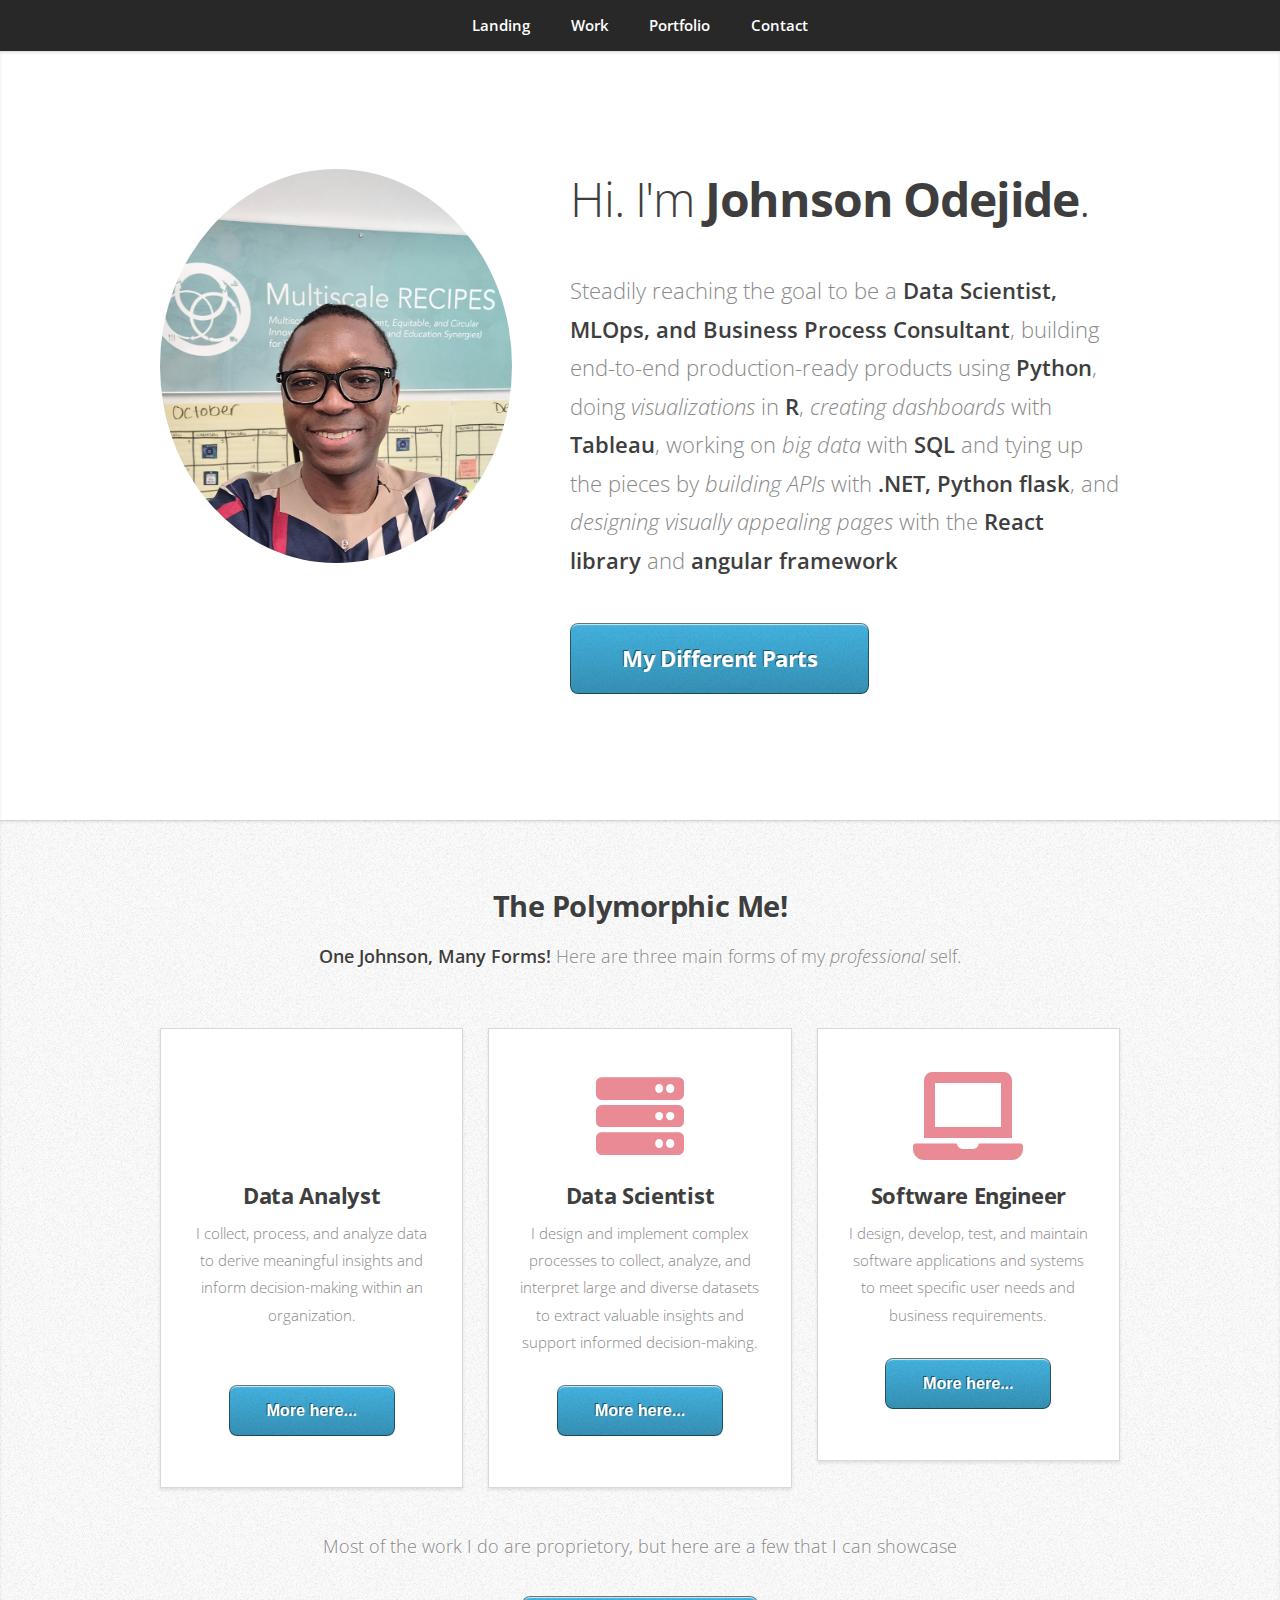
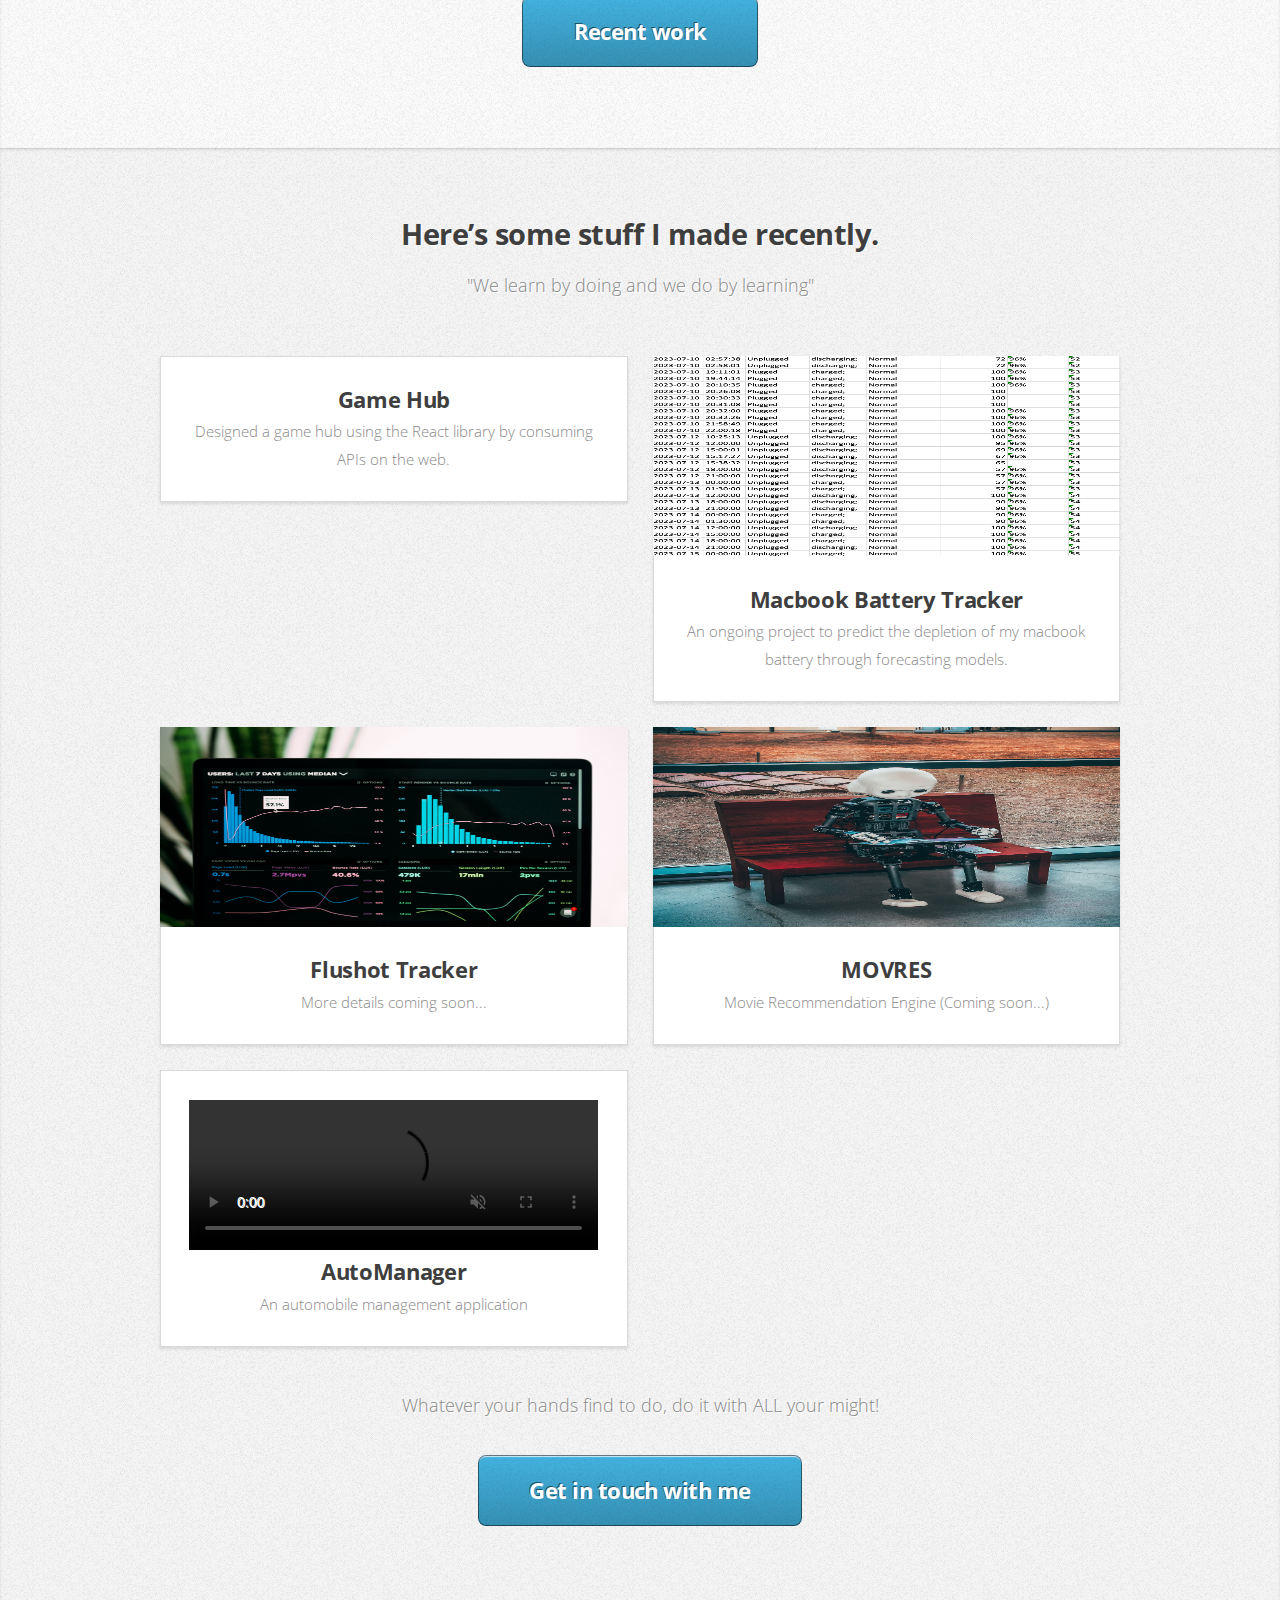
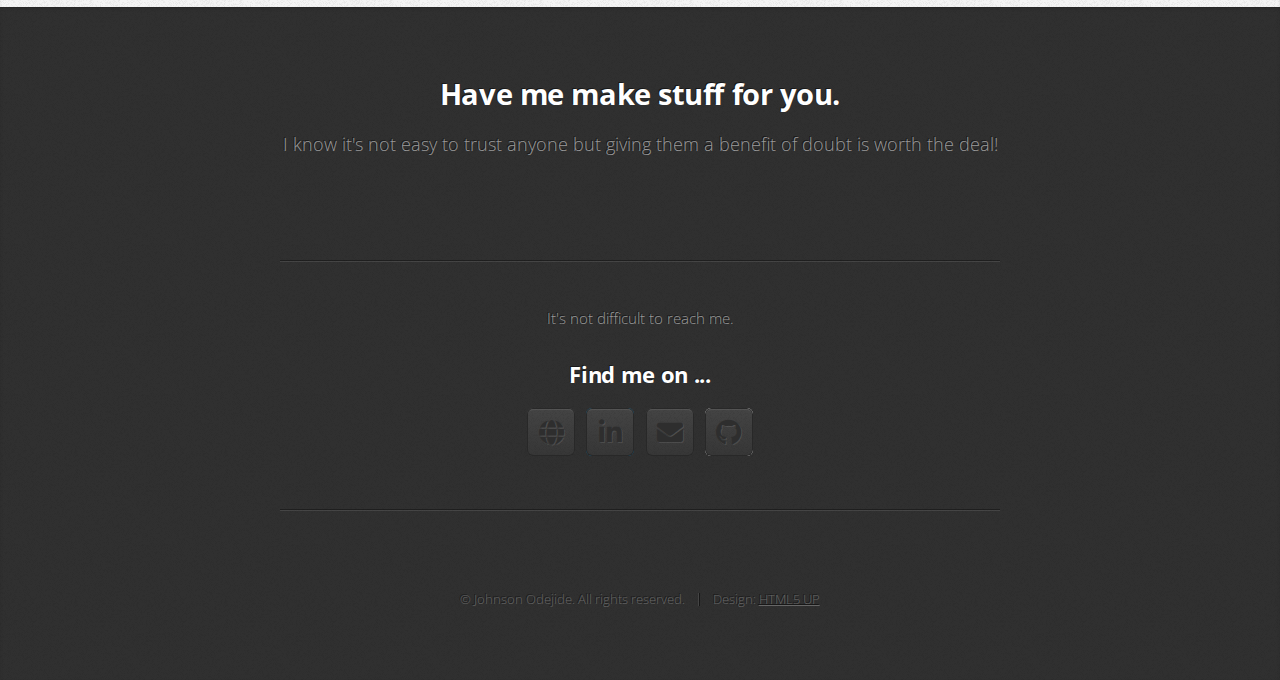
==== commit 1b2a58d9: "Add video" ====
--- a/index.html
+++ b/index.html
@@ -92,32 +92,42 @@
 						<p>"We learn by doing and we do by learning"</p>
 					</header>
 					<div class="row">
-						<div class="col-4 col-6-medium col-12-small">
+						<div class="col-6 col-6-medium col-12-small">
 							<article class="box style2">
 								<a href="https://game-hub-roan-one.vercel.app/" class="image featured"><img src="images/game-hub.png" alt="" /></a>
-								<h3><a href="">Game Hub</a></h3>
+								<h3><a href="https://game-hub-roan-one.vercel.app/">Game Hub</a></h3>
 								<p>Designed a game hub using the React library by consuming APIs on the web.</p>
 							</article>
 						</div>
-						<div class="col-4 col-6-medium col-12-small">
-							<article class="box style2">
-								<a href="https://github.com/johnsondatadev/macbook-battery-tracker" class="image featured"><img src="images/macbook-tracker.png" alt="" /></a>
-								<h3><a href="">Macbook Battery Tracker</a></h3>
+						<div class="col-6 col-6-medium col-12-small">
+							<article class="box style2">
+								<a href="https://github.com/johnsondatadev/macbook-battery-tracker" class="image featured"><img src="images/macbook-tracker.png" alt="macbook tracker image" /></a>
+								<h3><a href="https://github.com/johnsondatadev/macbook-battery-tracker">Macbook Battery Tracker</a></h3>
 								<p>An ongoing project to predict the depletion of my macbook battery through forecasting models.</p>
 							</article>
 						</div>
-						<div class="col-4 col-6-medium col-12-small">
+						<div class="col-6 col-6-medium col-12-small">
 							<article class="box style2">
 								<a href="#" class="image featured"><img src="images/flushot.jpg" alt="" /></a>
 								<h3><a href="#">Flushot Tracker</a></h3>
 								<p>More details coming soon...</p>
 							</article>
 						</div>
-						<div class="col-4 col-6-medium col-12-small">
+						<div class="col-6 col-6-medium col-12-small">
 							<article class="box style2">
 								<a href="#" class="image featured"><img src="images/recommender.jpg" alt="" /></a>
 								<h3><a href="#">MOVRES</a></h3>
 								<p>Movie Recommendation Engine (Coming soon...)</p>
+							</article>
+						</div>
+						<div class="col-6 col-6-medium col-12-small">
+							<article class="box style2">
+								<video width="100%" height="100%" autoplay muted controls="true">
+									<source src="videos/AutoMS.mp4" type="video/mp4">
+									Sorry, your browser does not support this video tag!
+								</video>
+								<h3><a href="#">AutoManager</a></h3>
+								<p>An automobile management application</p>
 							</article>
 						</div>
 					</div>
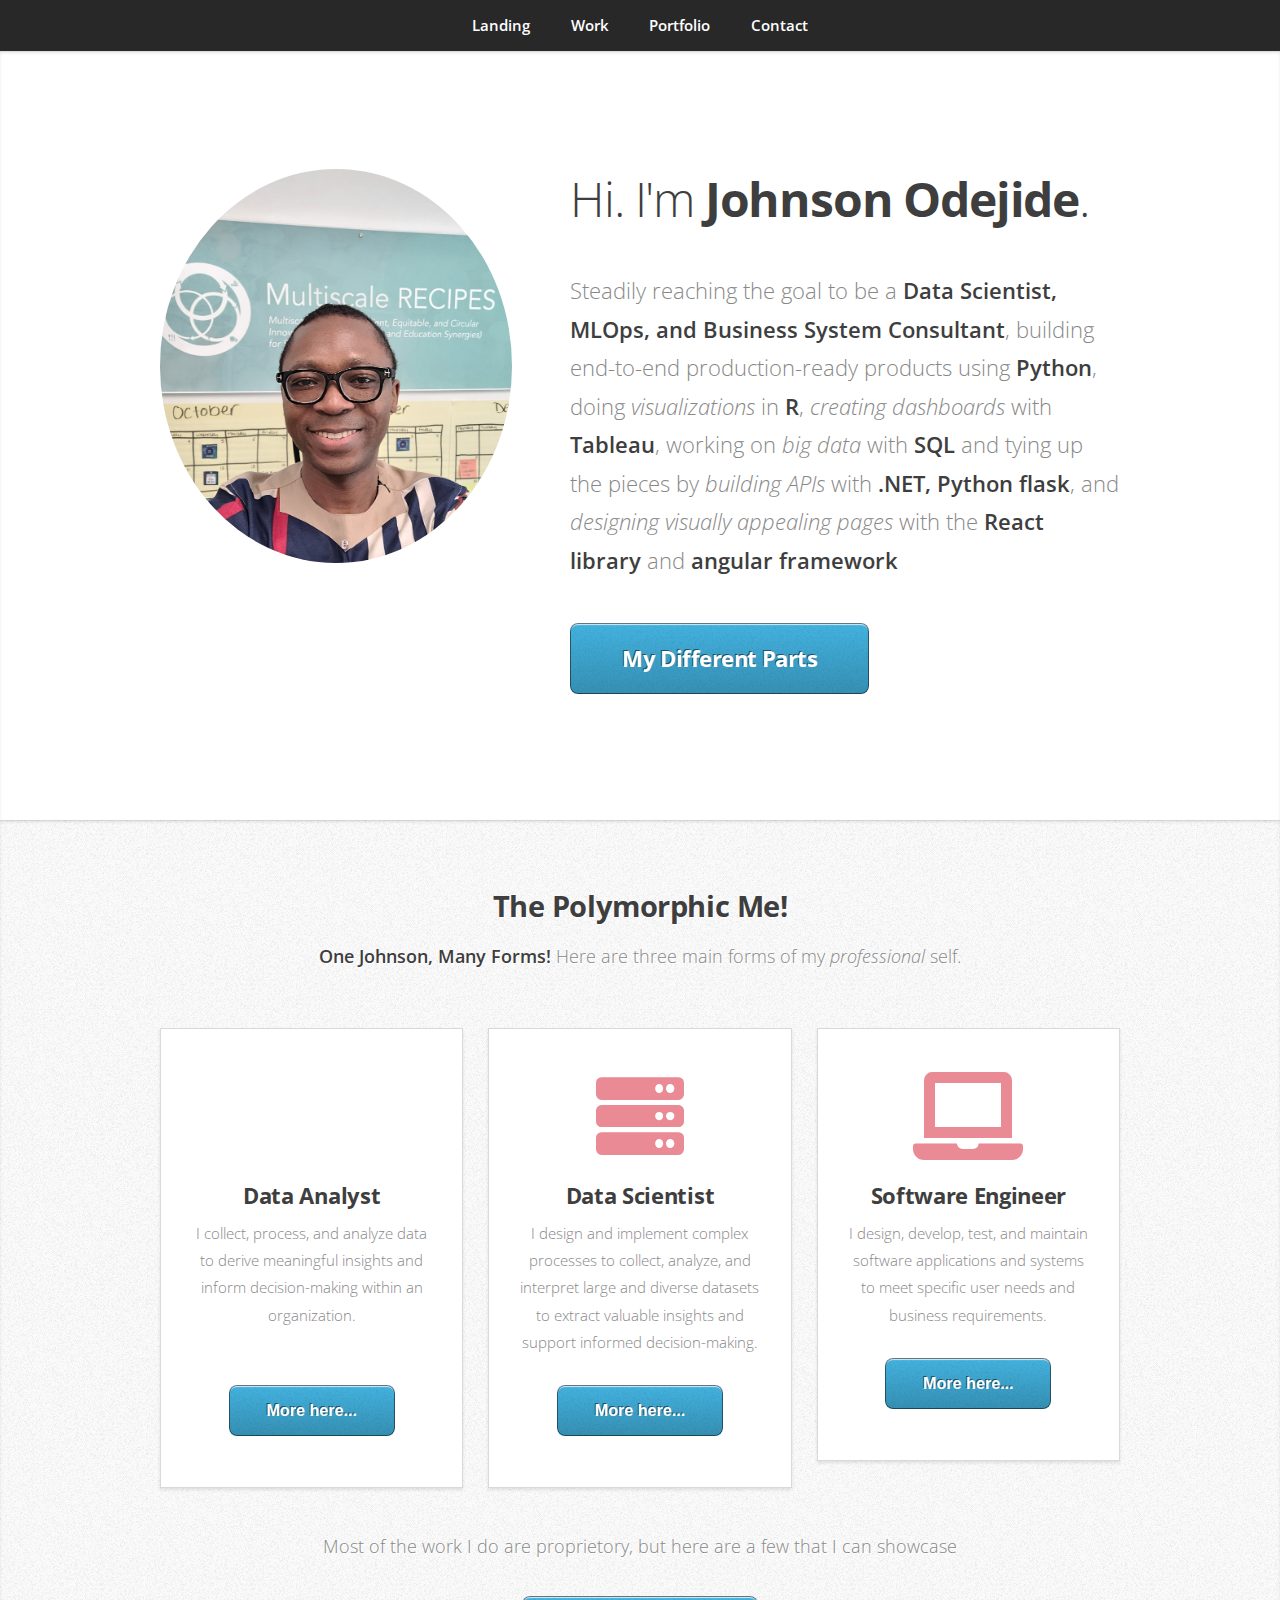
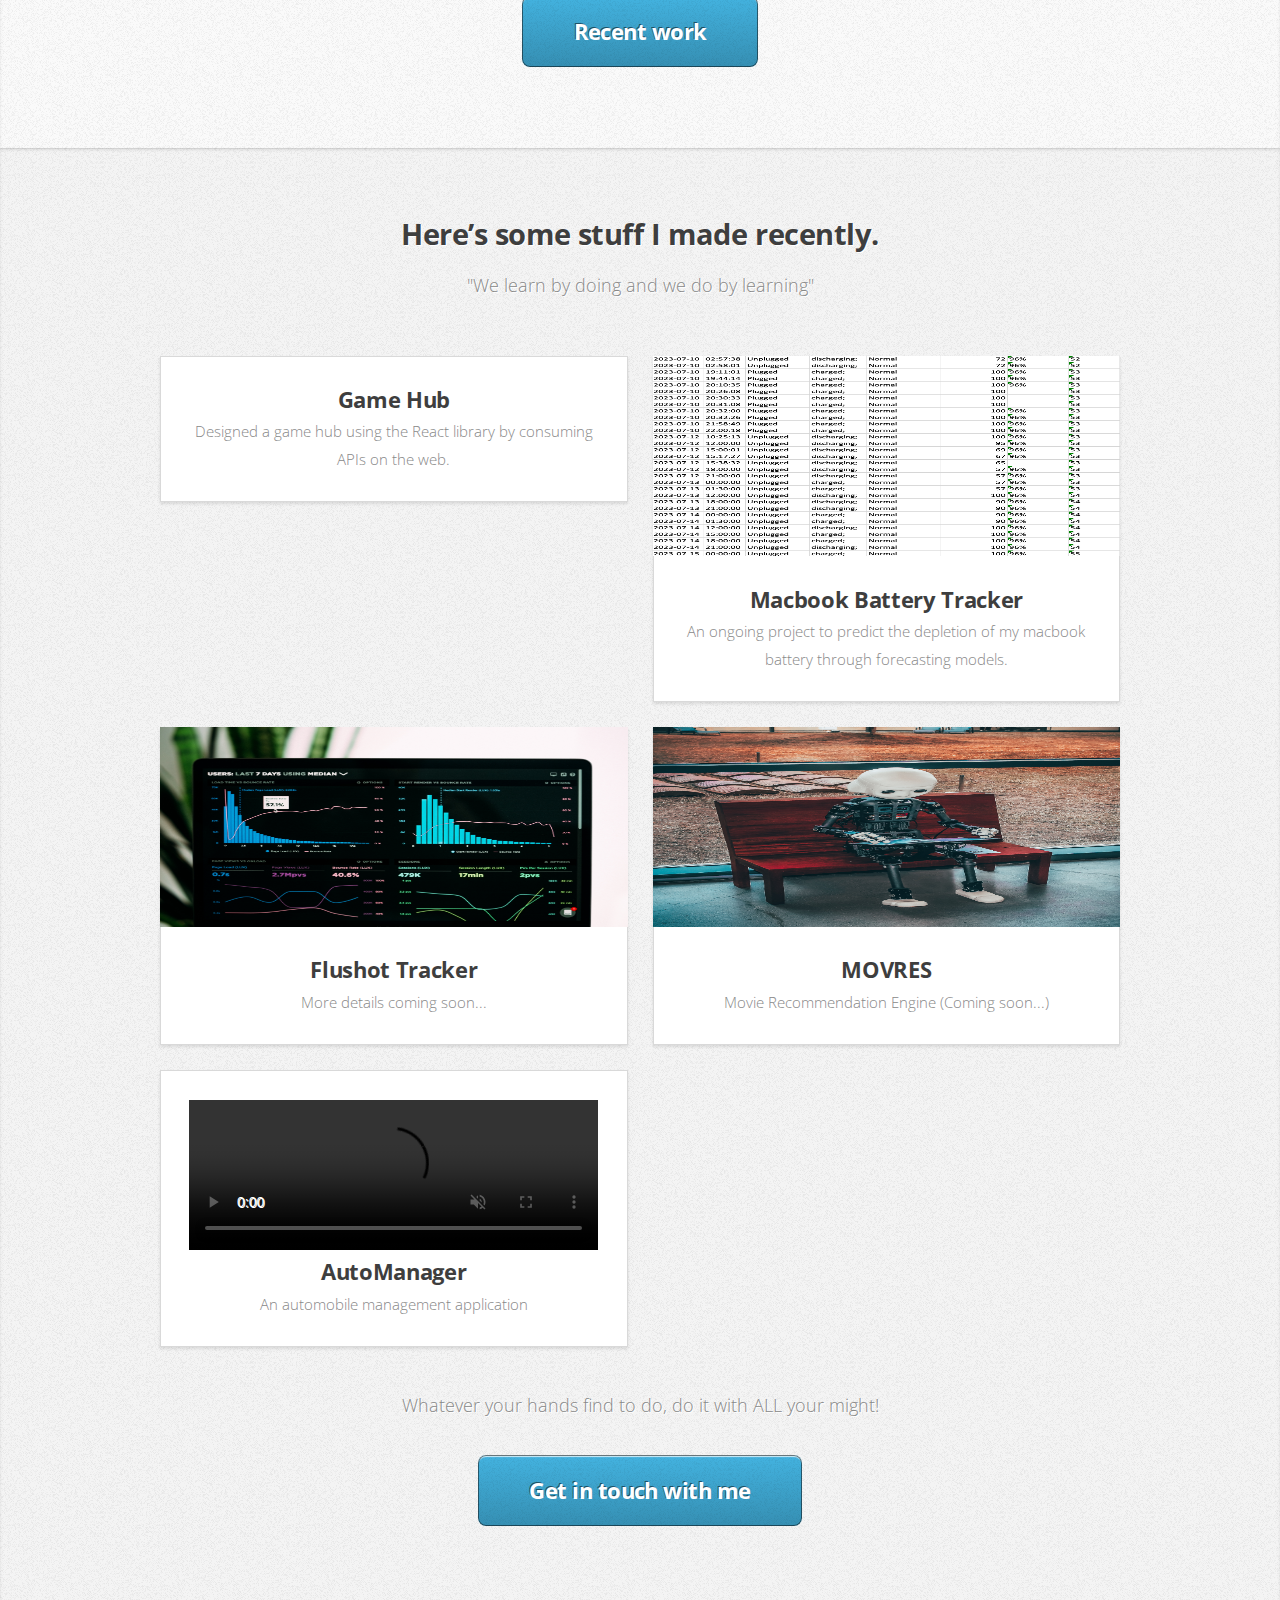
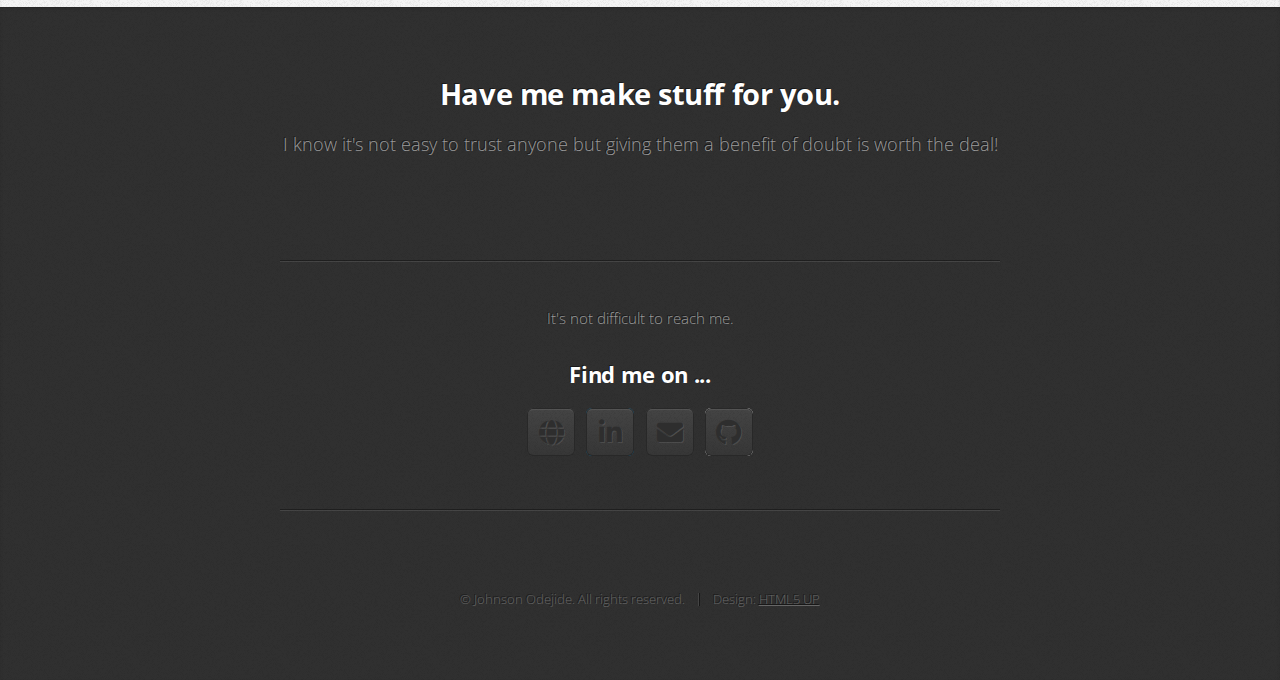
==== commit 47d31951: "Update Business Process to Business System" ====
--- a/index.html
+++ b/index.html
@@ -35,7 +35,7 @@
 							<header>
 								<h1>Hi. I'm <strong>Johnson Odejide</strong>.</h1>
 							</header>
-							<p>Steadily reaching the goal to be a <strong>Data Scientist, MLOps, and Business Process Consultant</strong>, building end-to-end production-ready products using <strong>Python</strong>, doing <em>visualizations</em> in <strong>R</strong>, <em>creating dashboards</em> with <strong>Tableau</strong>, working on <em>big data</em> with <strong>SQL</strong> and tying up the pieces by <em>building APIs</em> with <strong>.NET, Python flask</strong>, and <em>designing visually appealing pages</em> with the <strong>React library</strong> and <strong>angular framework</strong></p>
+							<p>Steadily reaching the goal to be a <strong>Data Scientist, MLOps, and Business System Consultant</strong>, building end-to-end production-ready products using <strong>Python</strong>, doing <em>visualizations</em> in <strong>R</strong>, <em>creating dashboards</em> with <strong>Tableau</strong>, working on <em>big data</em> with <strong>SQL</strong> and tying up the pieces by <em>building APIs</em> with <strong>.NET, Python flask</strong>, and <em>designing visually appealing pages</em> with the <strong>React library</strong> and <strong>angular framework</strong></p>
 							<a href="#work" class="button large scrolly">My Different Parts</a>
 						</div>
 					</div>
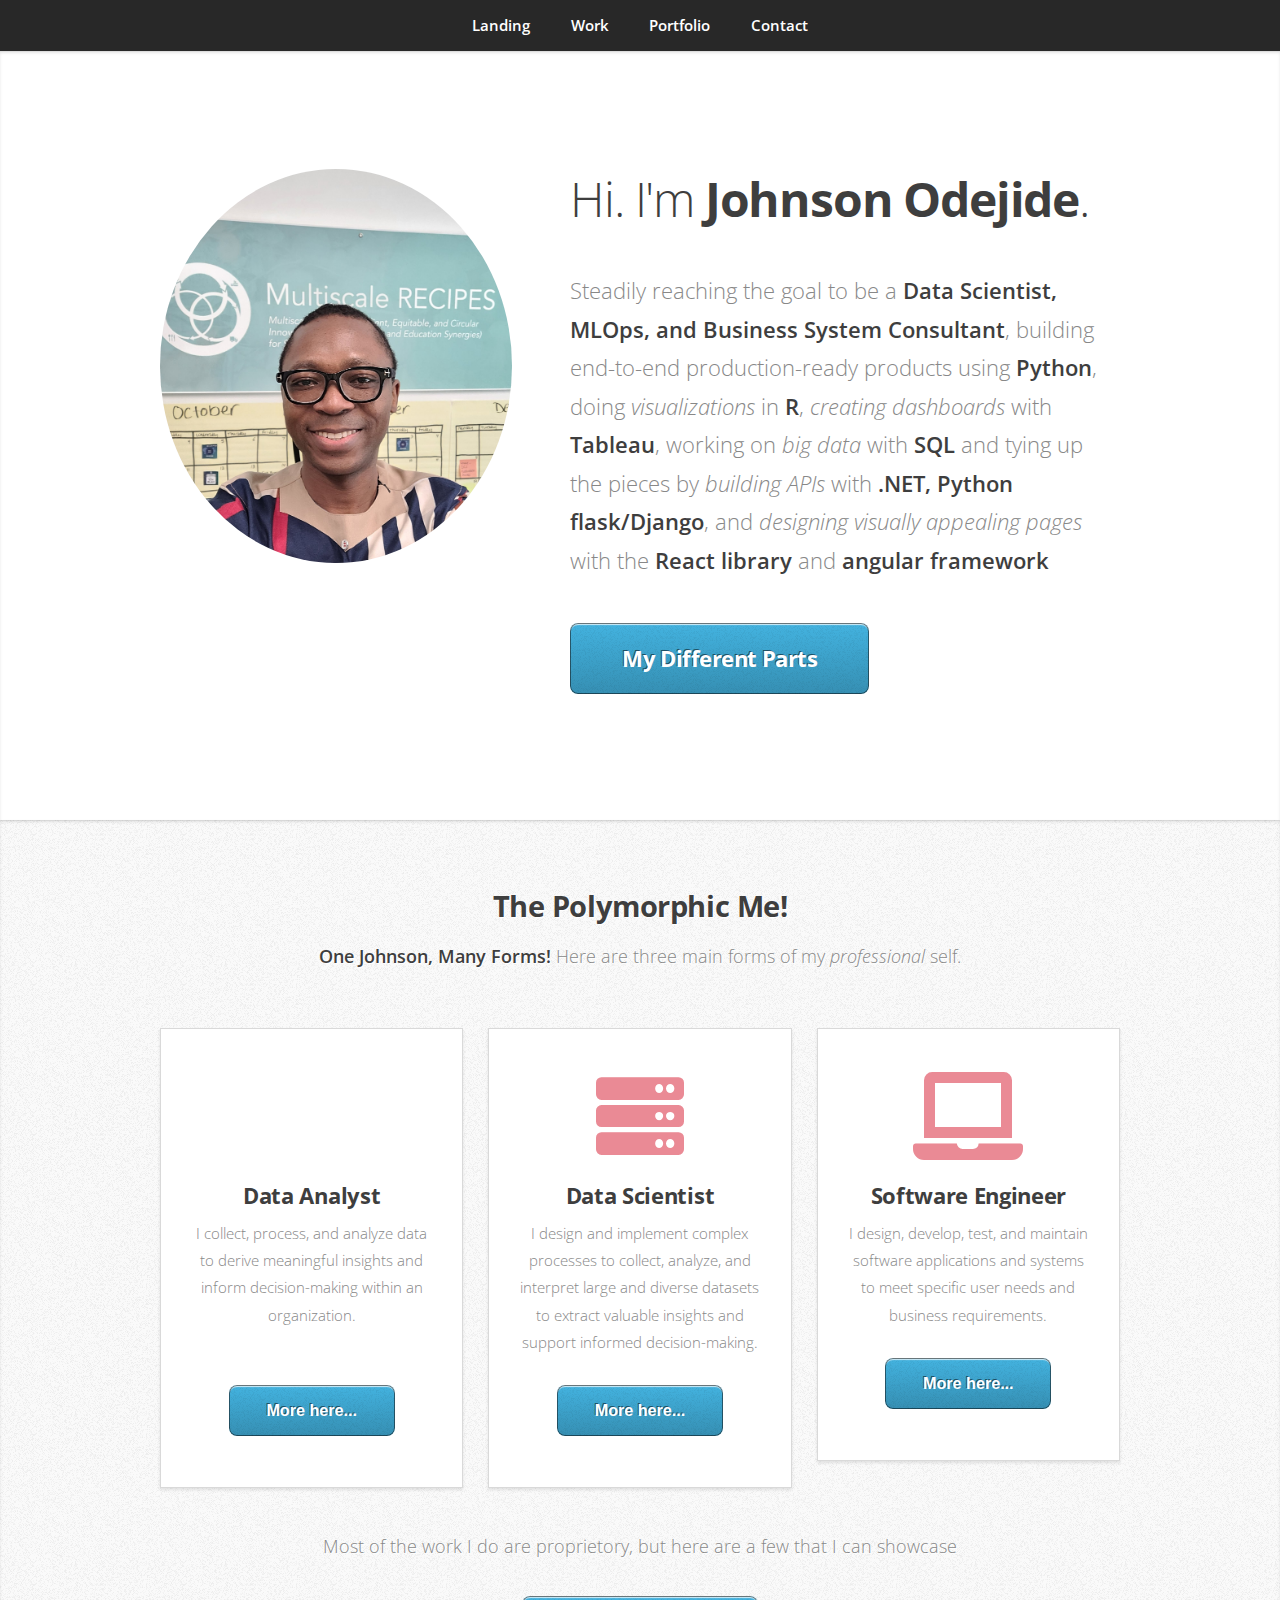
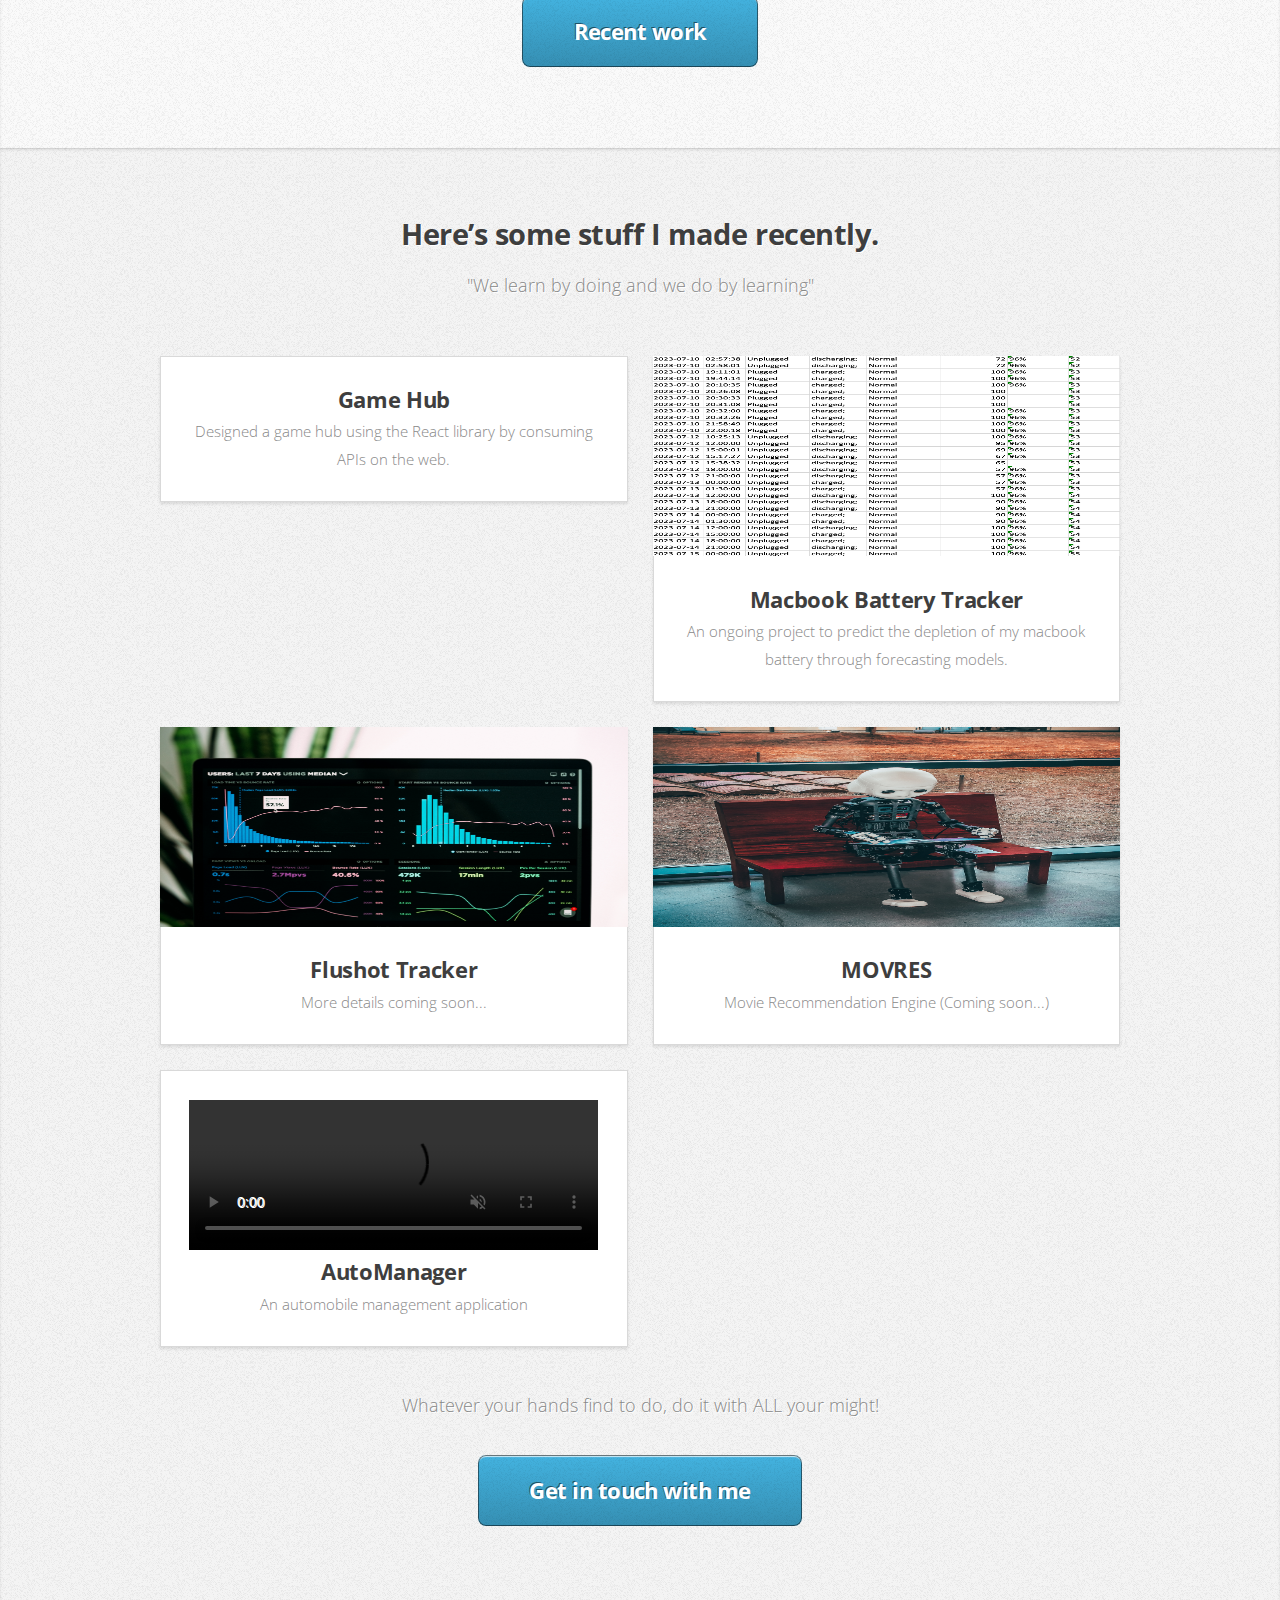
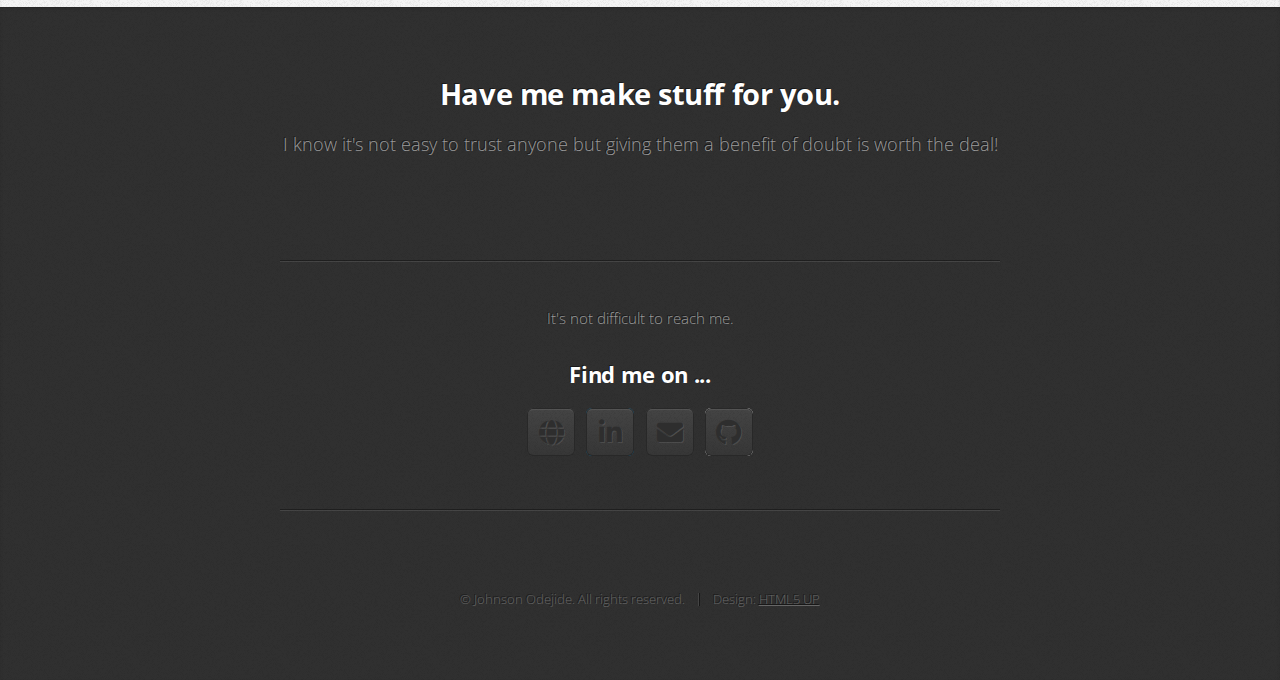
==== commit 9bc34223: "Update intro" ====
--- a/index.html
+++ b/index.html
@@ -35,7 +35,7 @@
 							<header>
 								<h1>Hi. I'm <strong>Johnson Odejide</strong>.</h1>
 							</header>
-							<p>Steadily reaching the goal to be a <strong>Data Scientist, MLOps, and Business System Consultant</strong>, building end-to-end production-ready products using <strong>Python</strong>, doing <em>visualizations</em> in <strong>R</strong>, <em>creating dashboards</em> with <strong>Tableau</strong>, working on <em>big data</em> with <strong>SQL</strong> and tying up the pieces by <em>building APIs</em> with <strong>.NET, Python flask</strong>, and <em>designing visually appealing pages</em> with the <strong>React library</strong> and <strong>angular framework</strong></p>
+							<p>Steadily reaching the goal to be a <strong>Data Scientist, MLOps, and Business System Consultant</strong>, building end-to-end production-ready products using <strong>Python</strong>, doing <em>visualizations</em> in <strong>R</strong>, <em>creating dashboards</em> with <strong>Tableau</strong>, working on <em>big data</em> with <strong>SQL</strong> and tying up the pieces by <em>building APIs</em> with <strong>.NET, Python flask/Django</strong>, and <em>designing visually appealing pages</em> with the <strong>React library</strong> and <strong>angular framework</strong></p>
 							<a href="#work" class="button large scrolly">My Different Parts</a>
 						</div>
 					</div>
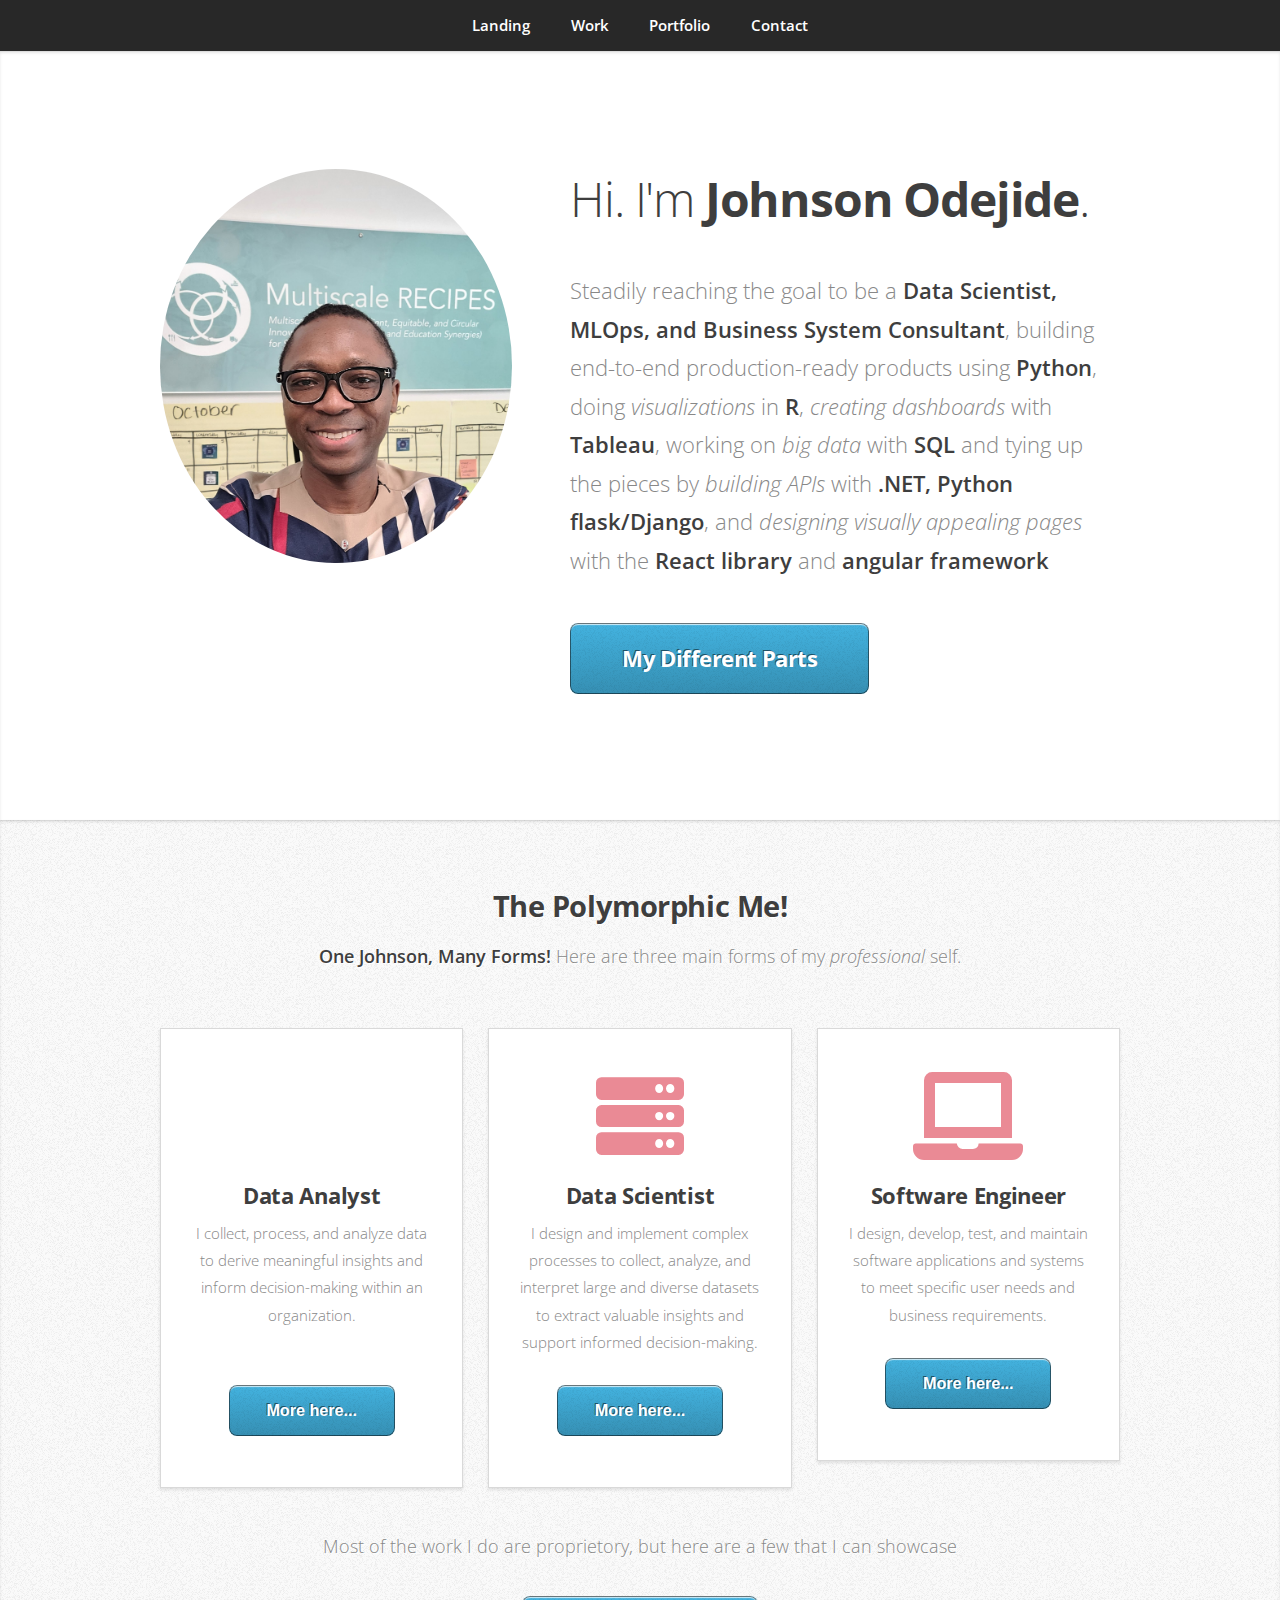
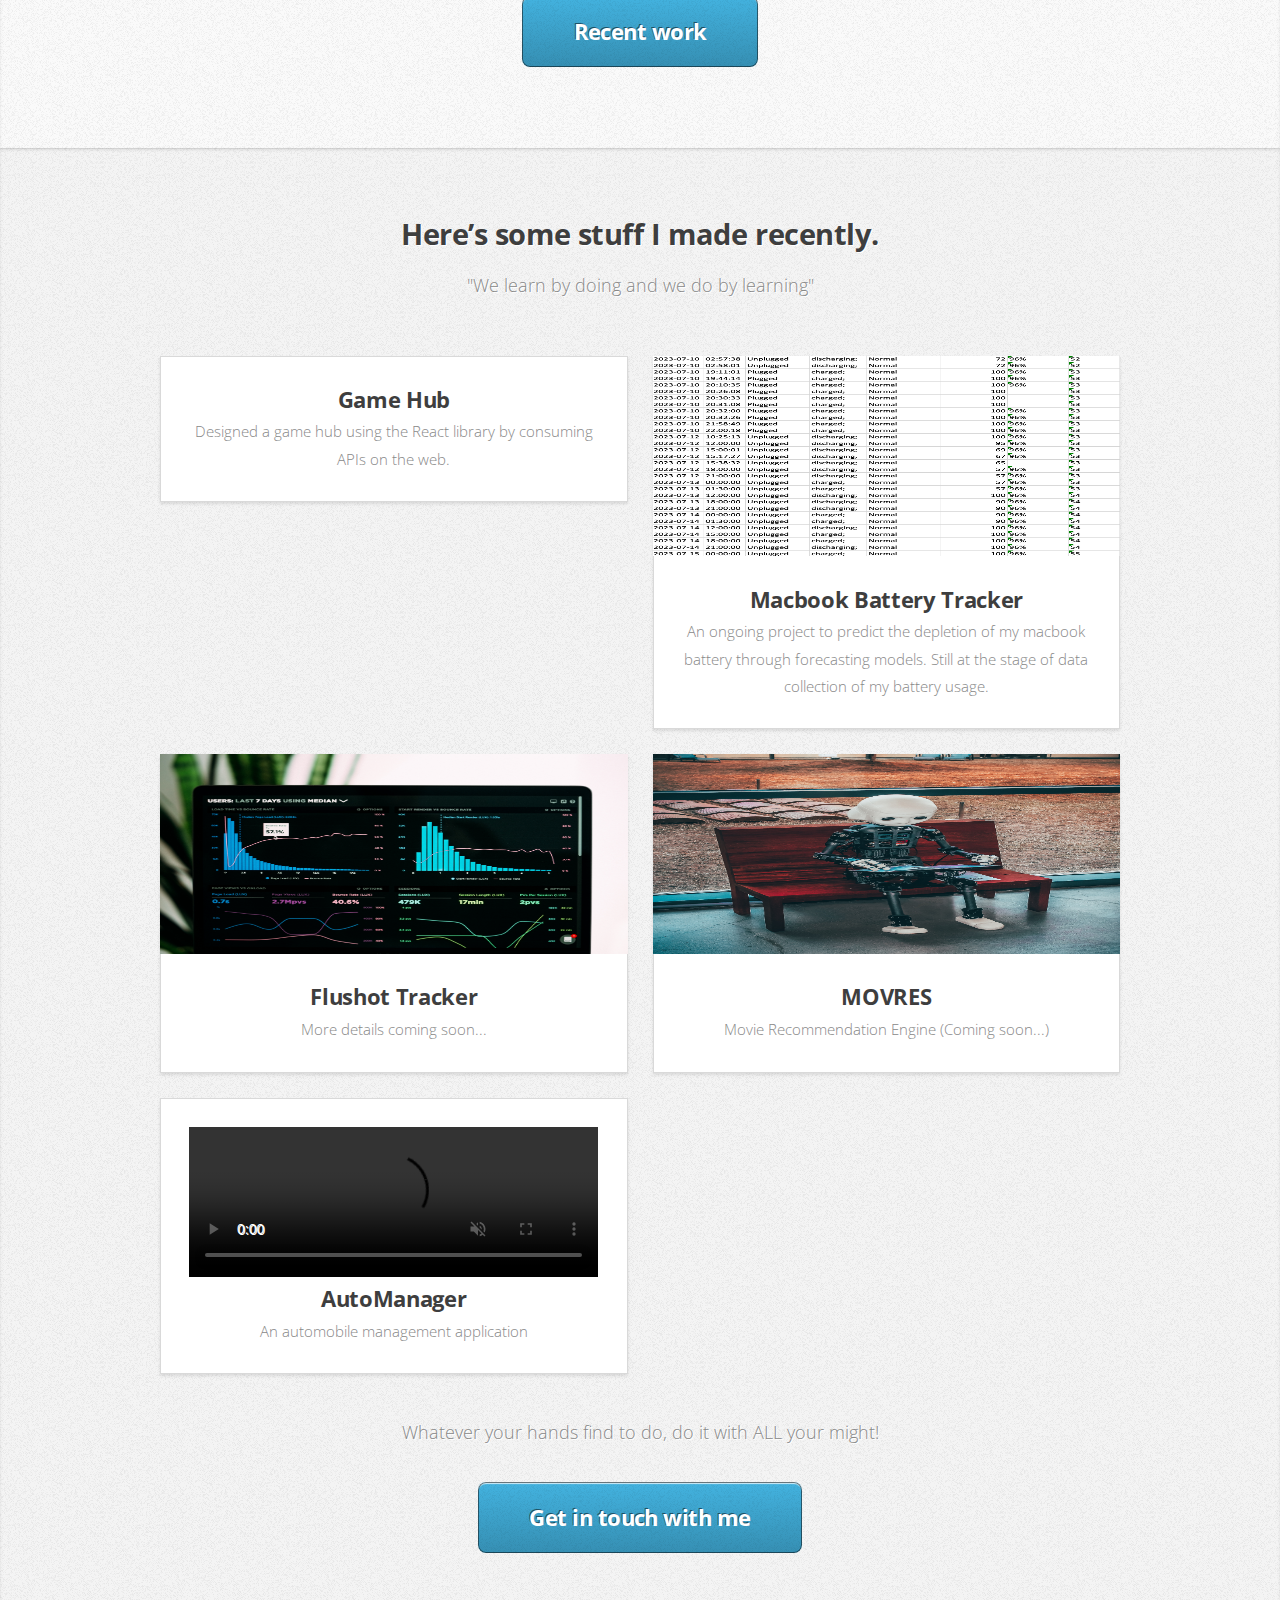
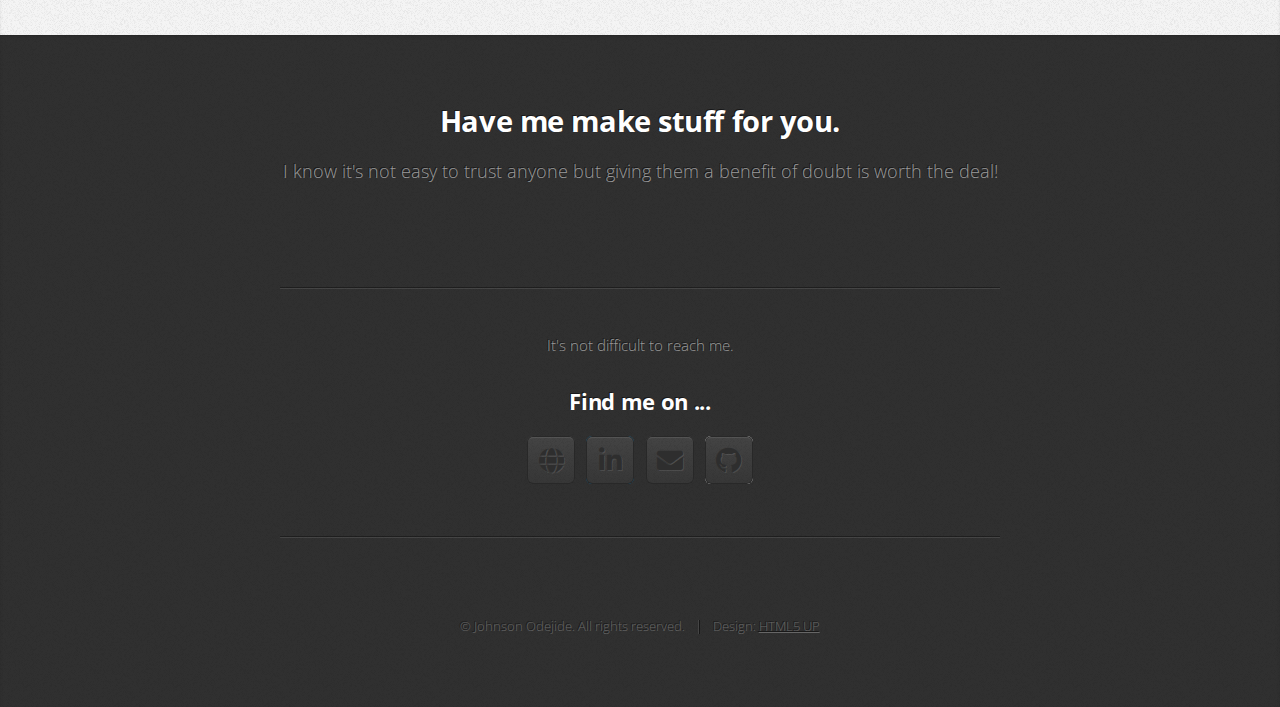
==== commit 35f0d97c: "Fix broken links to SWE and DS Pages" ====
--- a/index.html
+++ b/index.html
@@ -65,7 +65,7 @@
 								<span class="icon solid featured fa-server"></span>
 								<h3>Data Scientist</h3>
 								<p>I design and implement complex processes to collect, analyze, and interpret large and diverse datasets to extract valuable insights and support informed decision-making.</p>
-								<a href="resume/data-scientist/"><button class="btn btn-outline-info">More here...</button></a>
+								<a href="data-scientist-resume/"><button class="btn btn-outline-info">More here...</button></a>
 							</section>
 						</div>
 						<div class="col-4 col-6-medium col-12-small">
@@ -73,7 +73,7 @@
 								<span class="icon solid featured fa-laptop"></span>
 								<h3>Software Engineer</h3>
 								<p>I design, develop, test, and maintain software applications and systems to meet specific user needs and business requirements.</p>
-								<a href="resume/software-engineer/"><button class="btn btn-outline-info">More here...</button></a>
+								<a href="software-engineer-resume/"><button class="btn btn-outline-info">More here...</button></a>
 							</section>
 						</div>
 					</div>
@@ -103,7 +103,7 @@
 							<article class="box style2">
 								<a href="https://github.com/johnsondatadev/macbook-battery-tracker" class="image featured"><img src="images/macbook-tracker.png" alt="macbook tracker image" /></a>
 								<h3><a href="https://github.com/johnsondatadev/macbook-battery-tracker">Macbook Battery Tracker</a></h3>
-								<p>An ongoing project to predict the depletion of my macbook battery through forecasting models.</p>
+								<p>An ongoing project to predict the depletion of my macbook battery through forecasting models. Still at the stage of data collection of my battery usage.</p>
 							</article>
 						</div>
 						<div class="col-6 col-6-medium col-12-small">
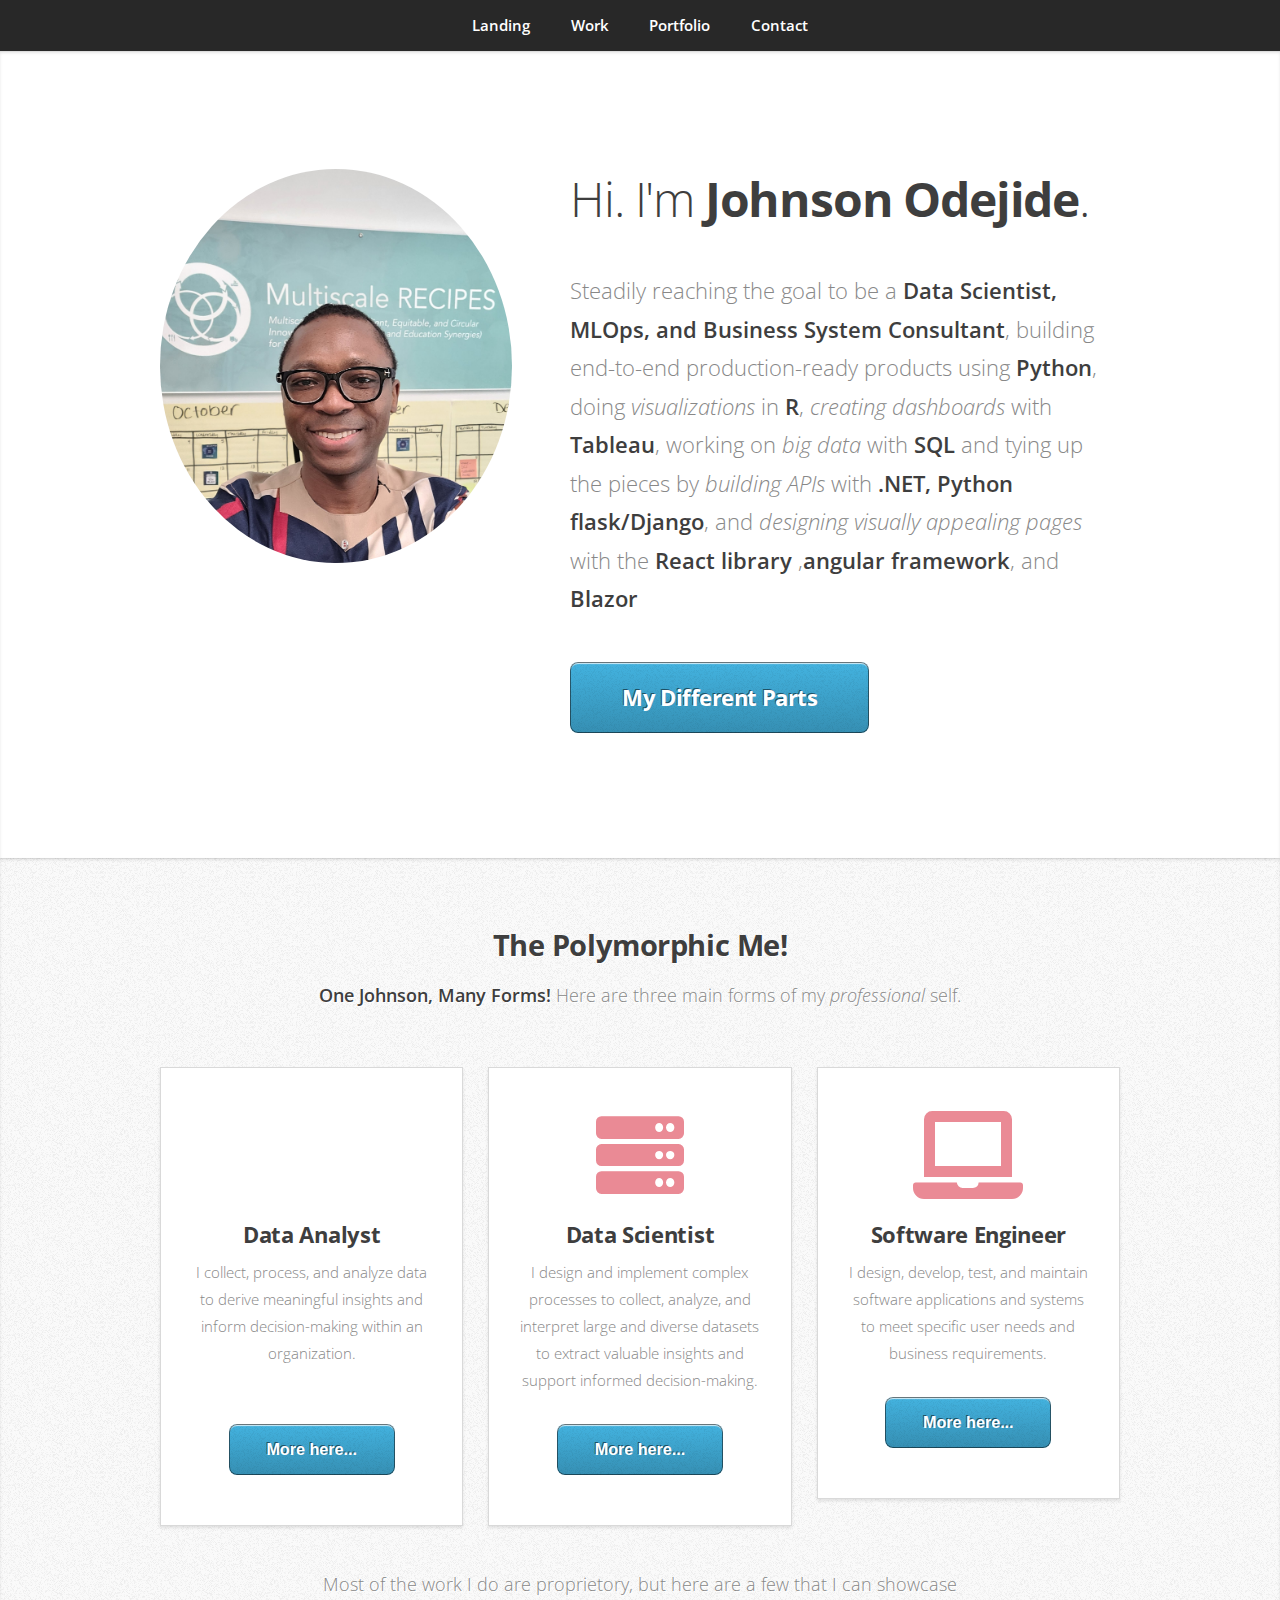
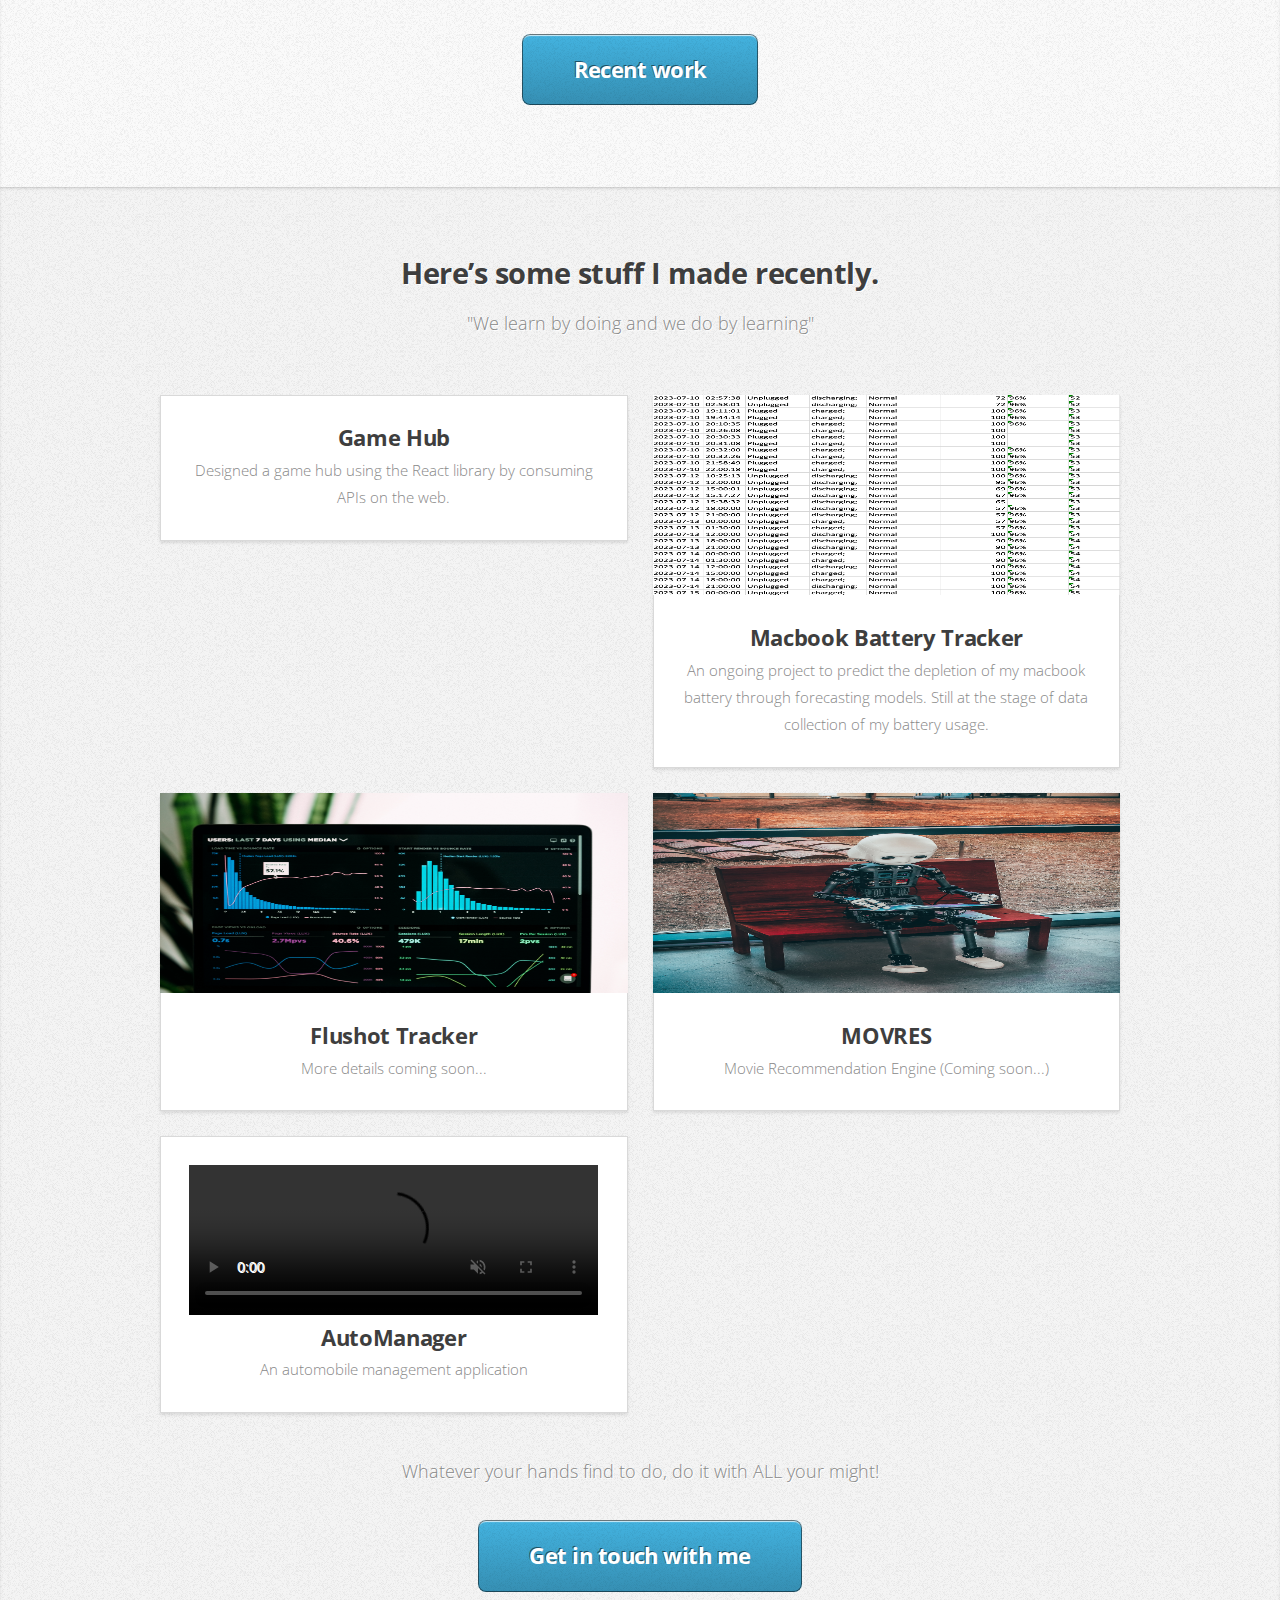
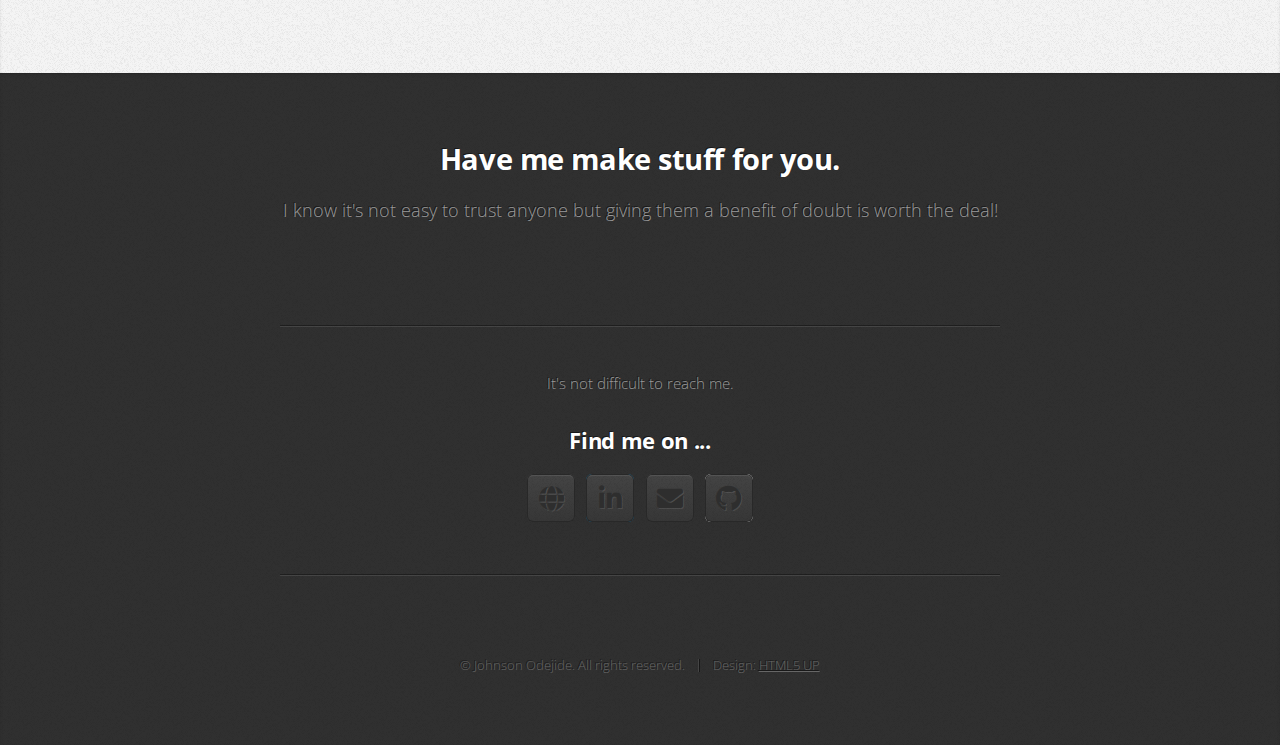
==== commit 85bd464d: "Update about goal" ====
--- a/index.html
+++ b/index.html
@@ -35,7 +35,7 @@
 							<header>
 								<h1>Hi. I'm <strong>Johnson Odejide</strong>.</h1>
 							</header>
-							<p>Steadily reaching the goal to be a <strong>Data Scientist, MLOps, and Business System Consultant</strong>, building end-to-end production-ready products using <strong>Python</strong>, doing <em>visualizations</em> in <strong>R</strong>, <em>creating dashboards</em> with <strong>Tableau</strong>, working on <em>big data</em> with <strong>SQL</strong> and tying up the pieces by <em>building APIs</em> with <strong>.NET, Python flask/Django</strong>, and <em>designing visually appealing pages</em> with the <strong>React library</strong> and <strong>angular framework</strong></p>
+							<p>Steadily reaching the goal to be a <strong>Data Scientist, MLOps, and Business System Consultant</strong>, building end-to-end production-ready products using <strong>Python</strong>, doing <em>visualizations</em> in <strong>R</strong>, <em>creating dashboards</em> with <strong>Tableau</strong>, working on <em>big data</em> with <strong>SQL</strong> and tying up the pieces by <em>building APIs</em> with <strong>.NET, Python flask/Django</strong>, and <em>designing visually appealing pages</em> with the <strong>React library</strong> ,<strong>angular framework</strong>, and <strong>Blazor</strong></p>
 							<a href="#work" class="button large scrolly">My Different Parts</a>
 						</div>
 					</div>
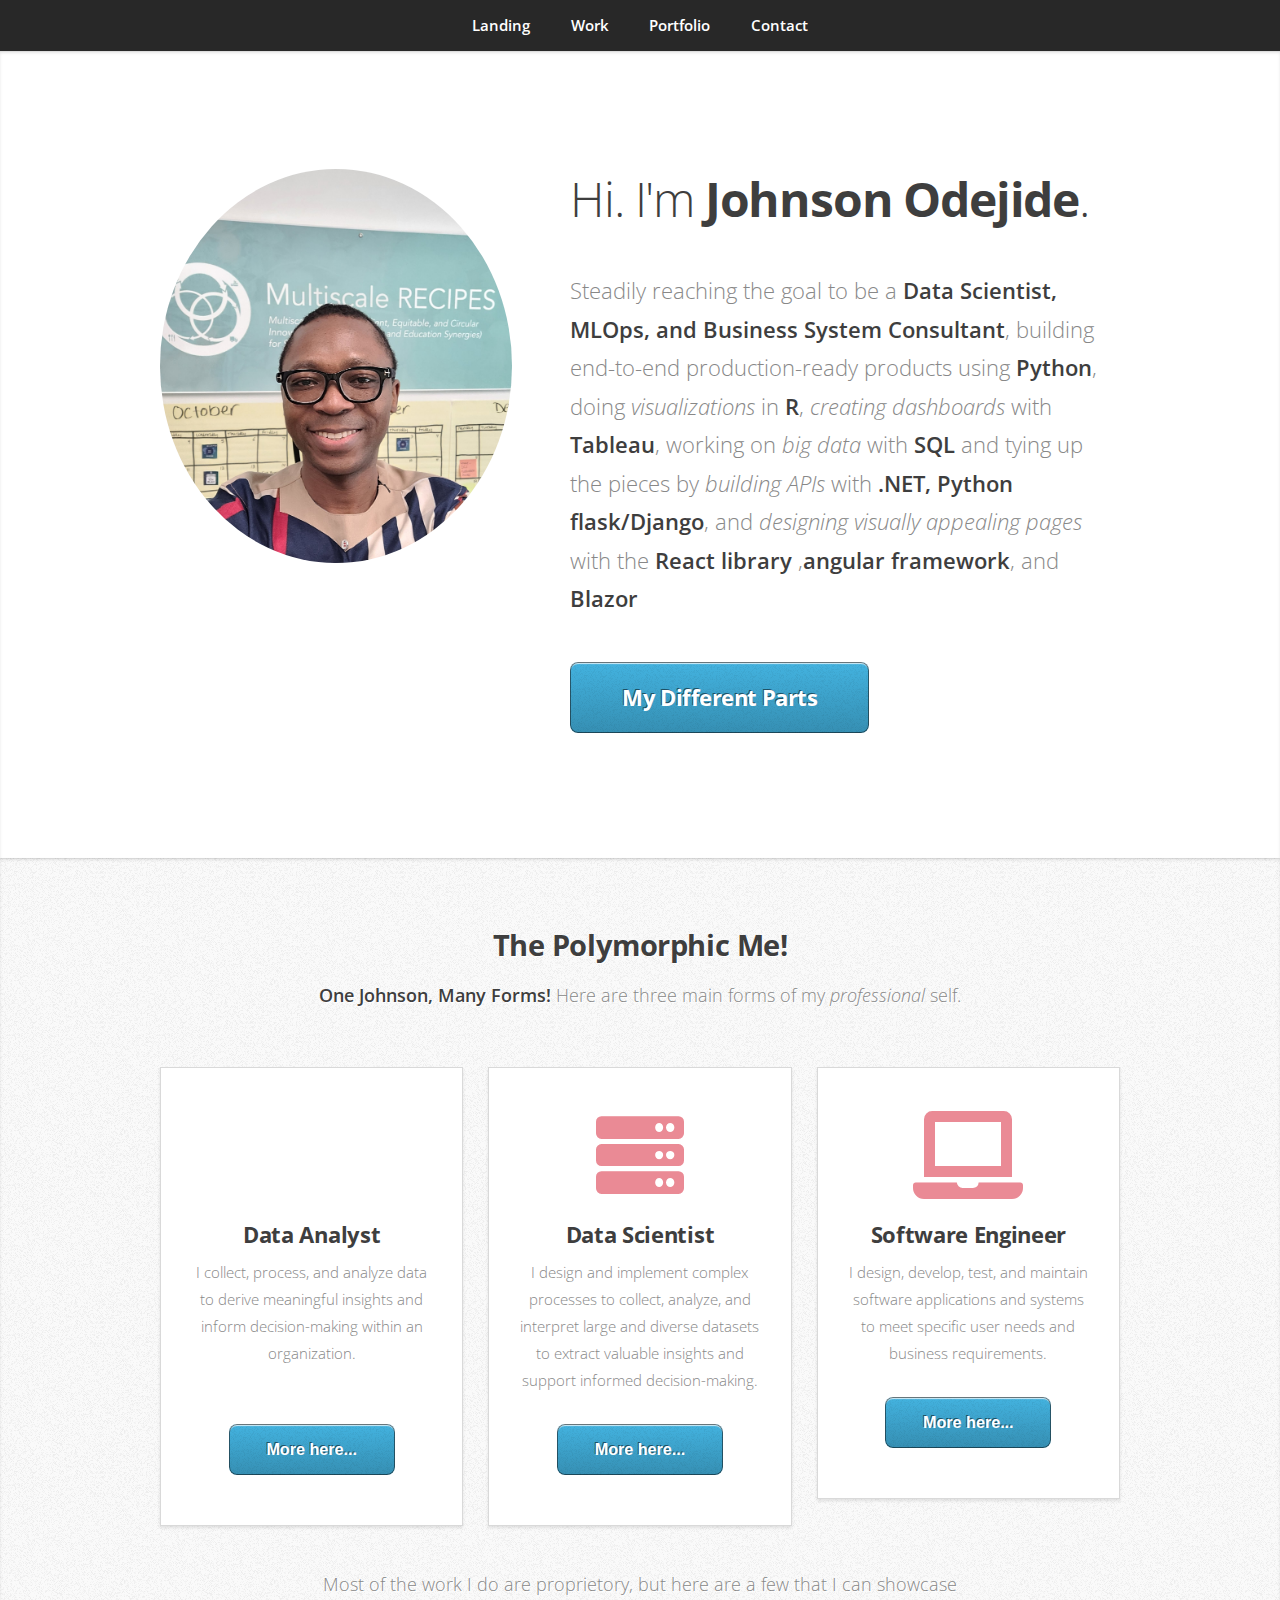
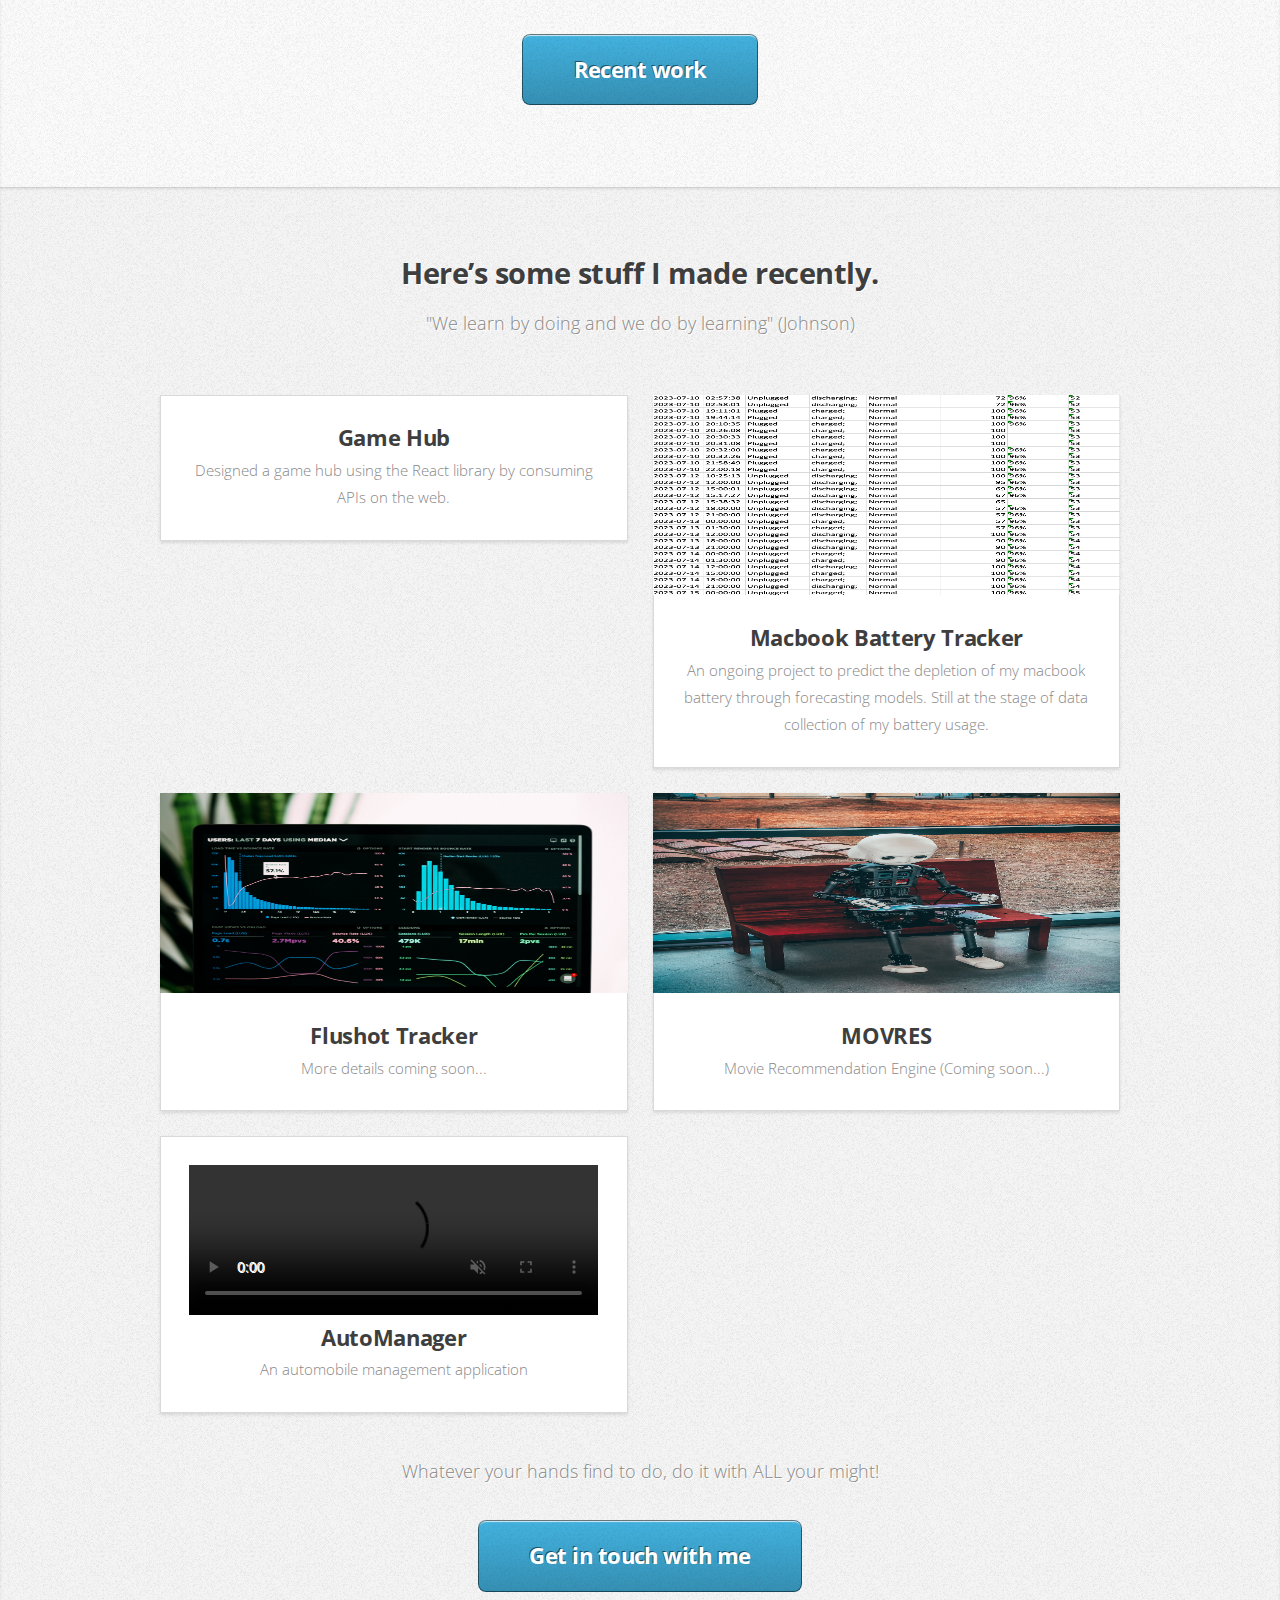
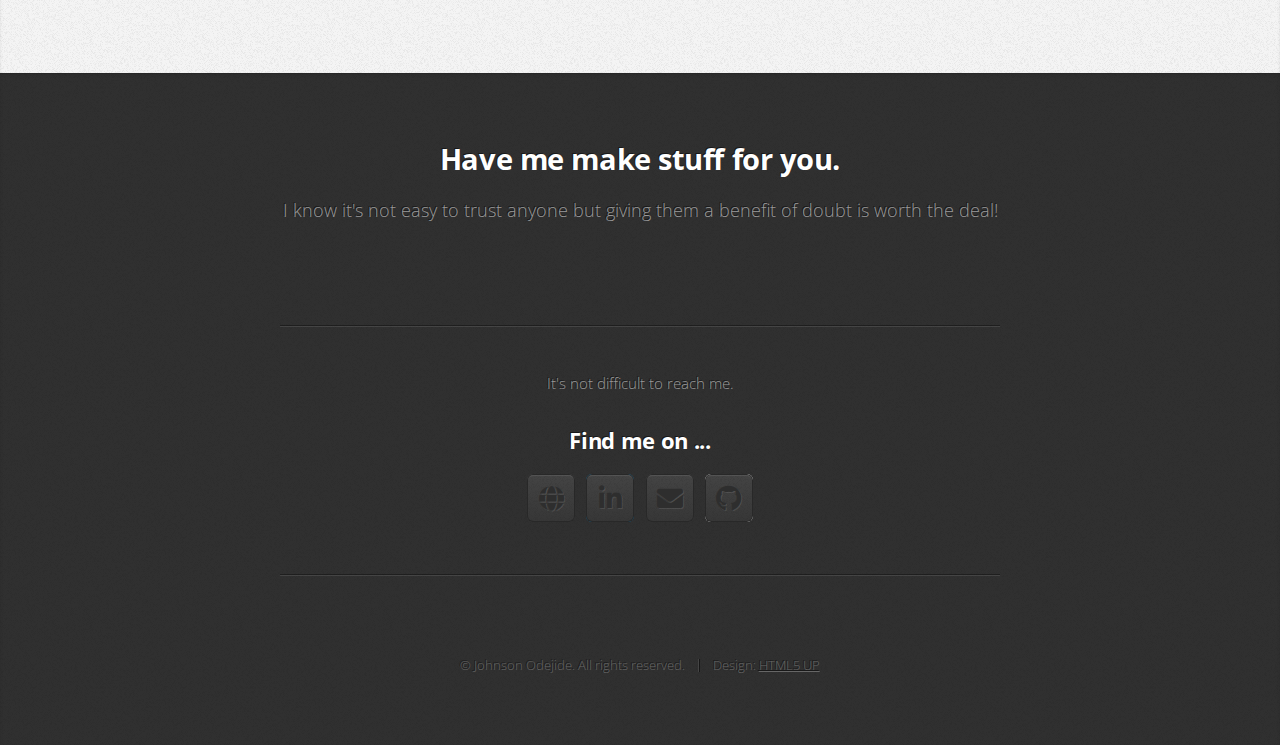
==== commit 7c67ad00: "Add quote owner" ====
--- a/index.html
+++ b/index.html
@@ -89,7 +89,7 @@
 				<div class="container">
 					<header>
 						<h2>Here’s some stuff I made recently.</h2>
-						<p>"We learn by doing and we do by learning"</p>
+						<p>"We learn by doing and we do by learning" <small>(Johnson)</small></p>
 					</header>
 					<div class="row">
 						<div class="col-6 col-6-medium col-12-small">
